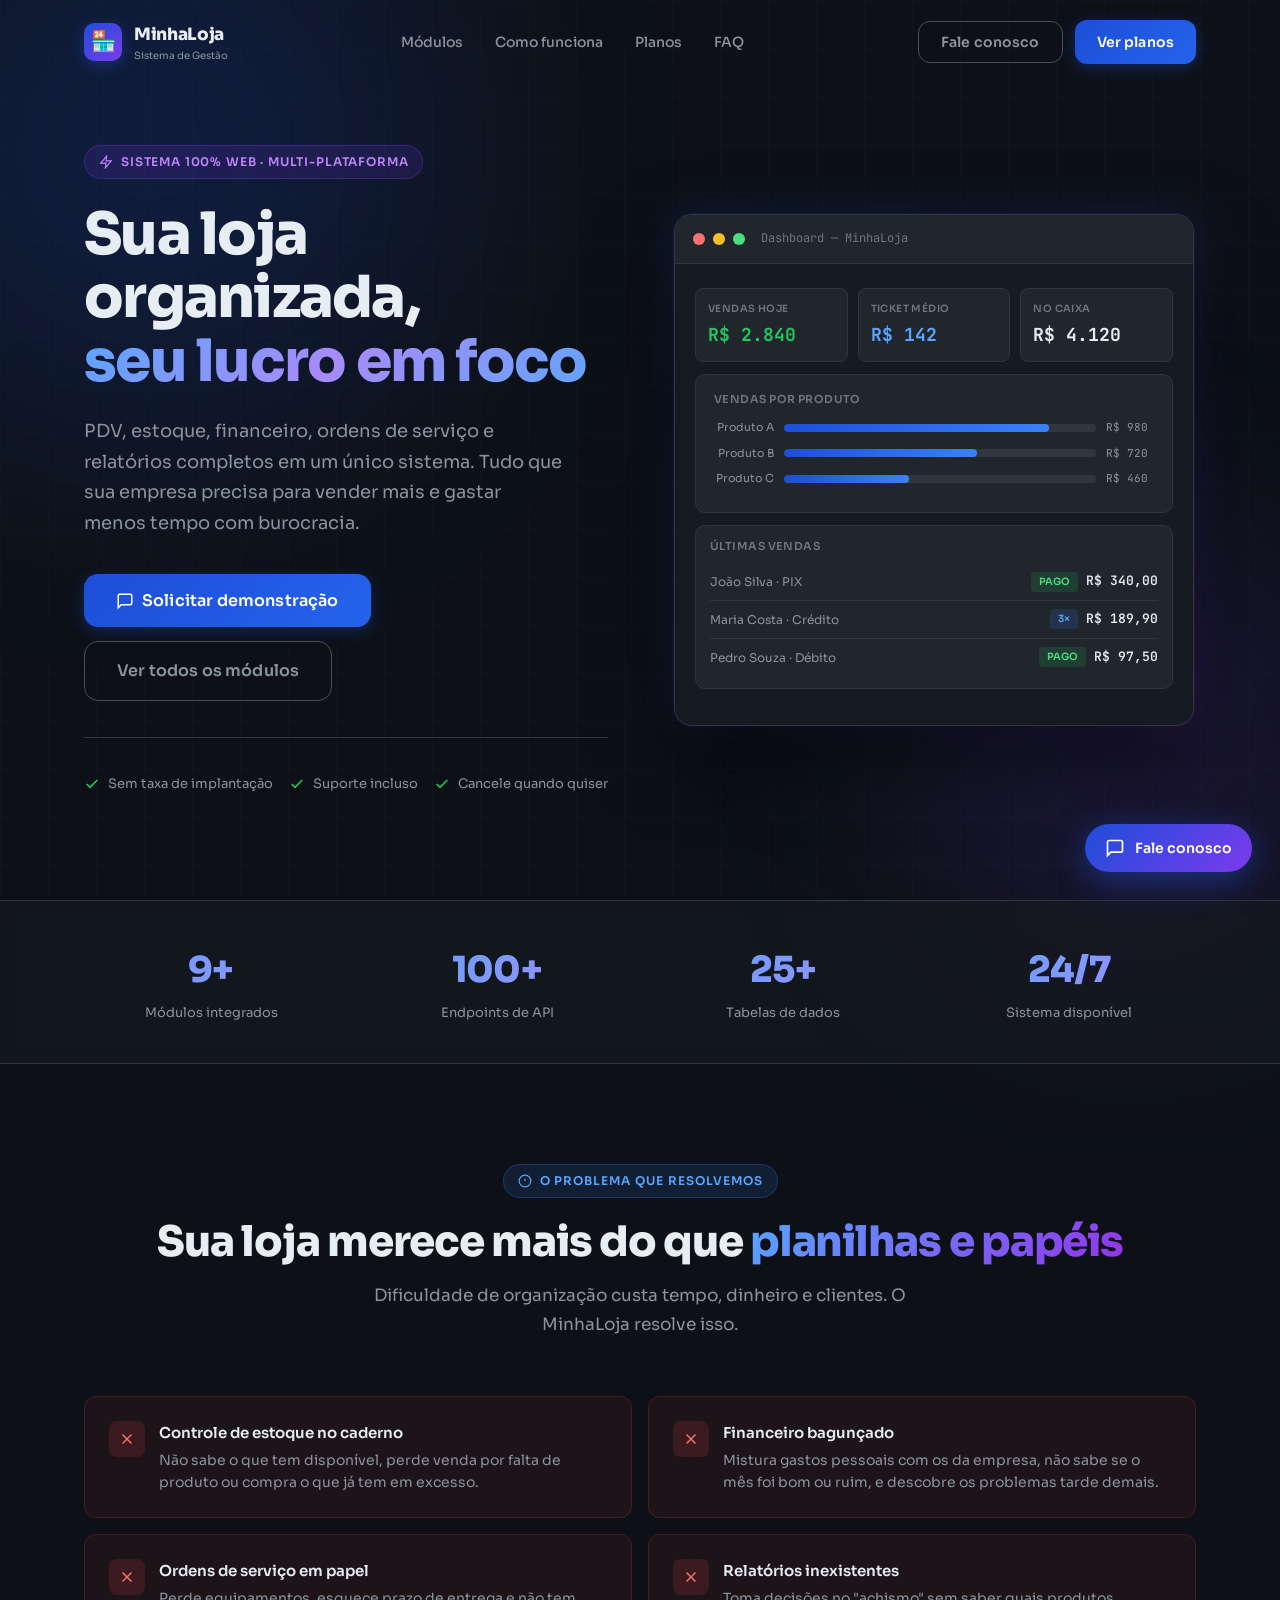
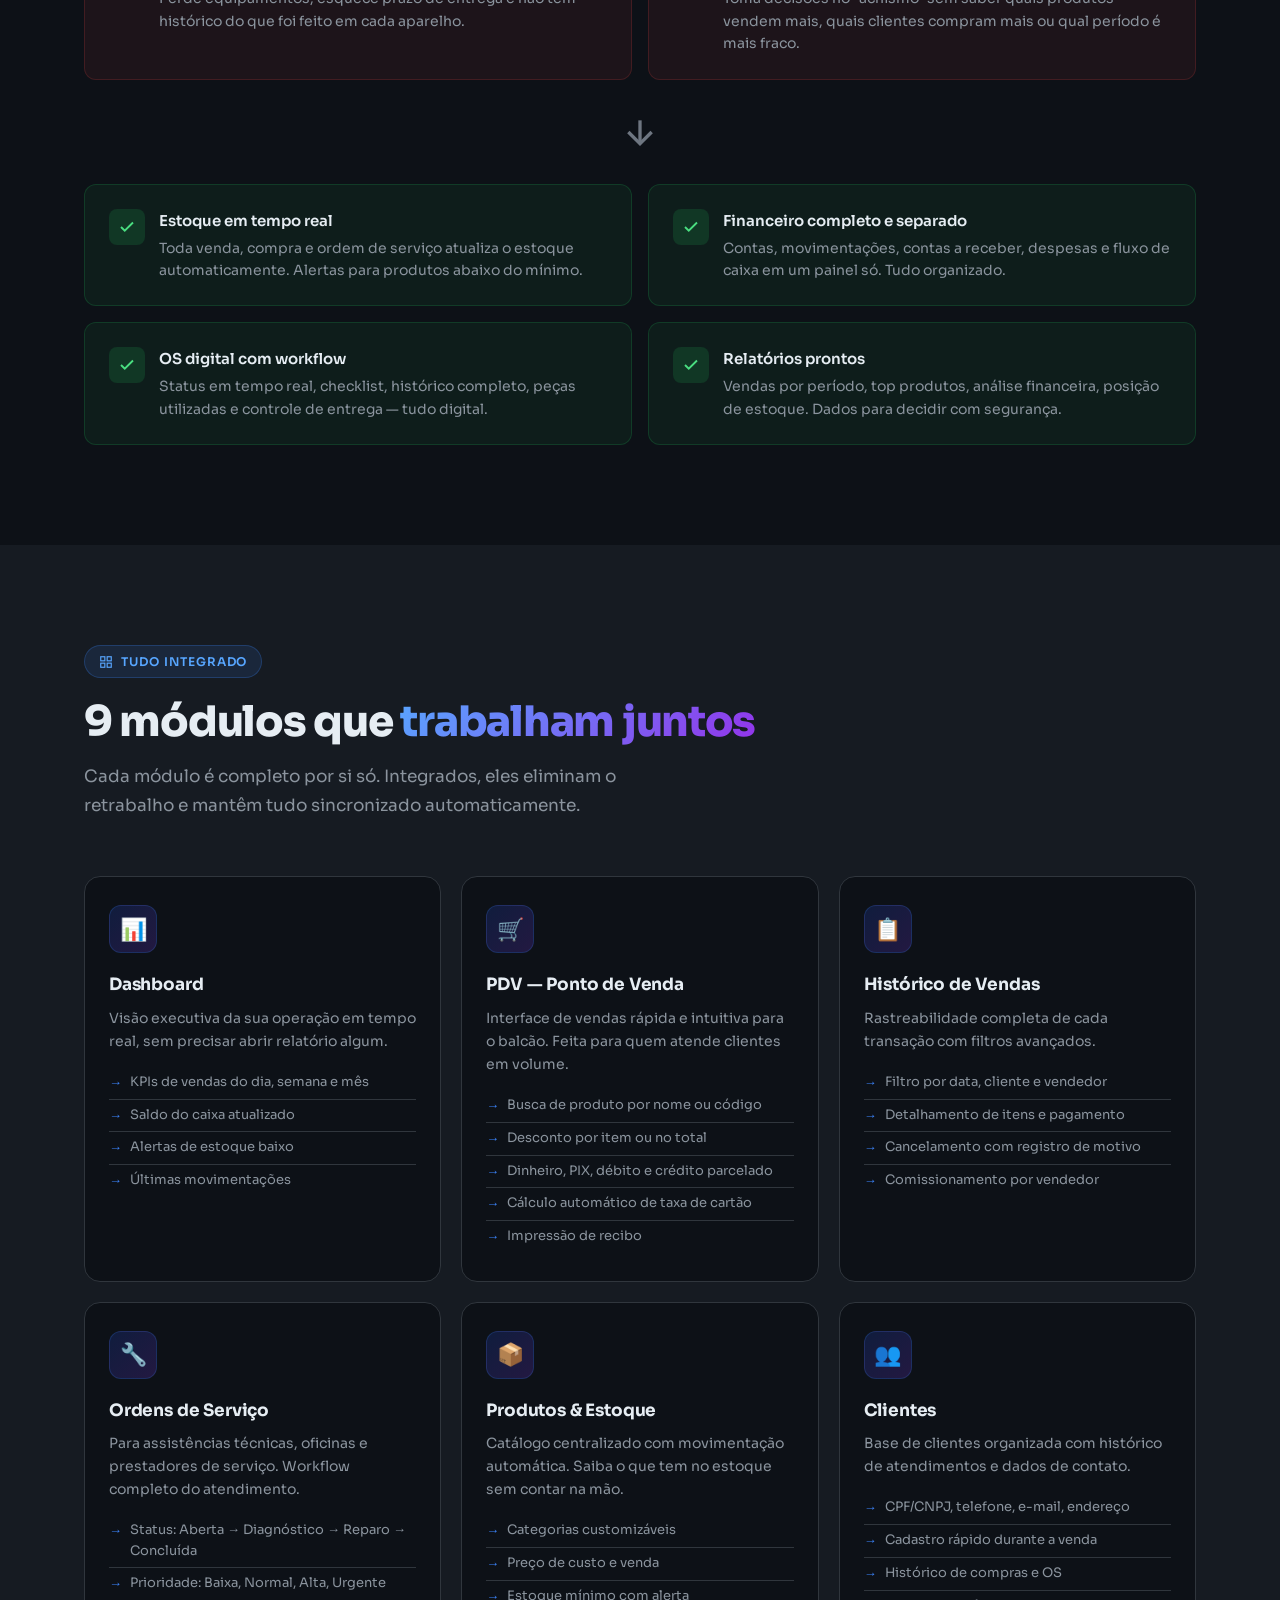
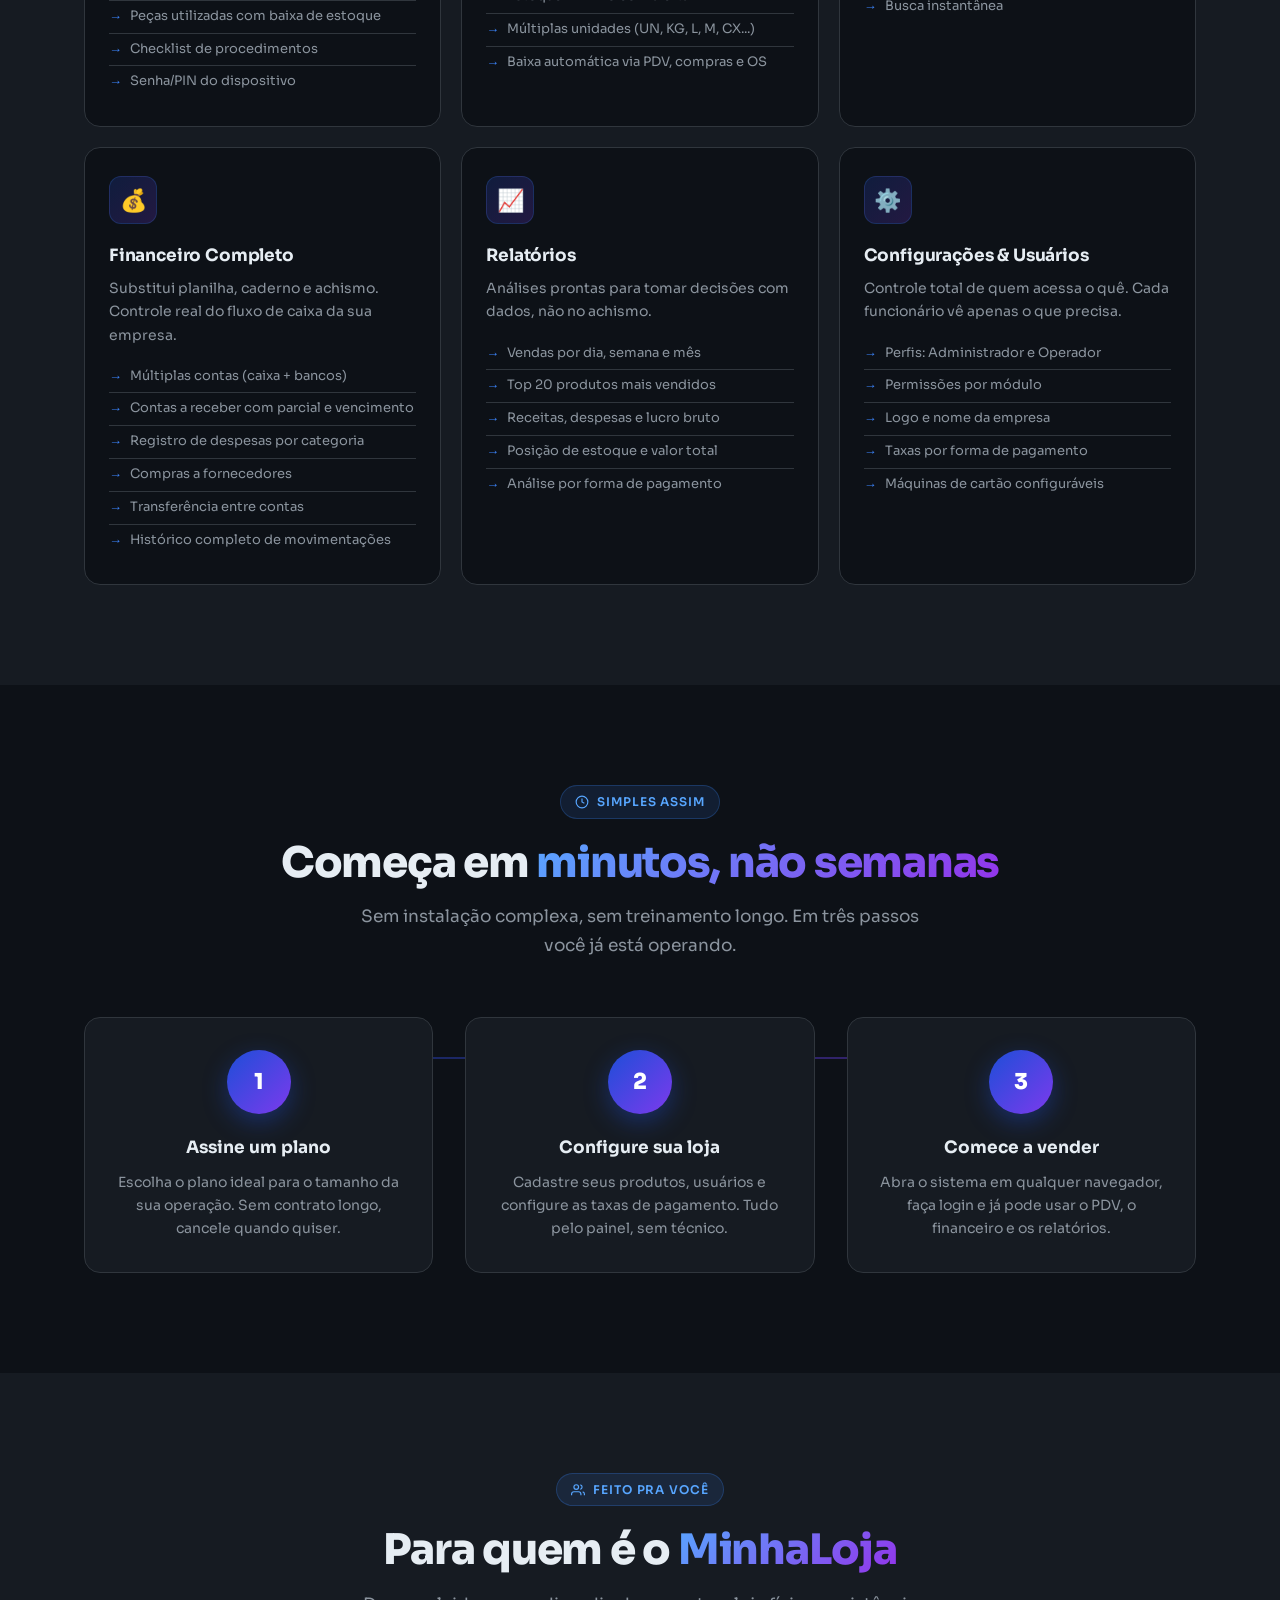
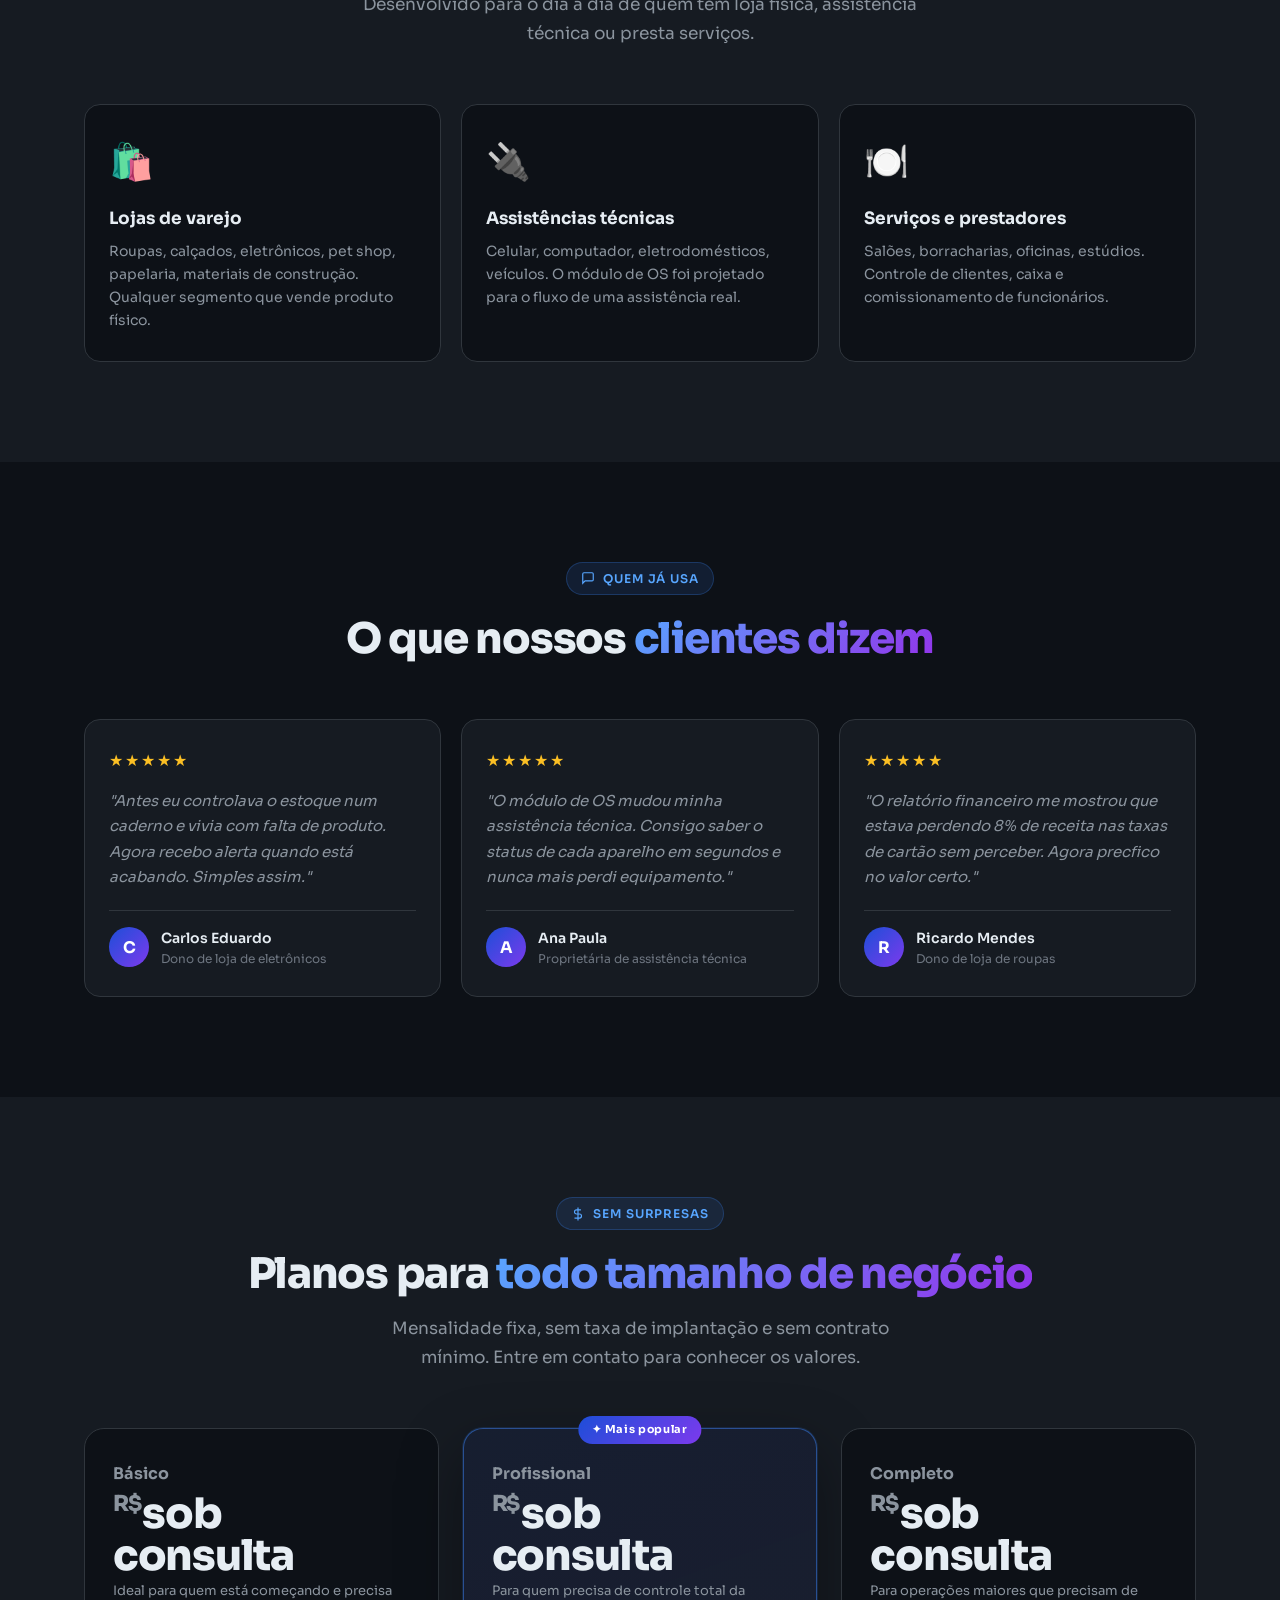
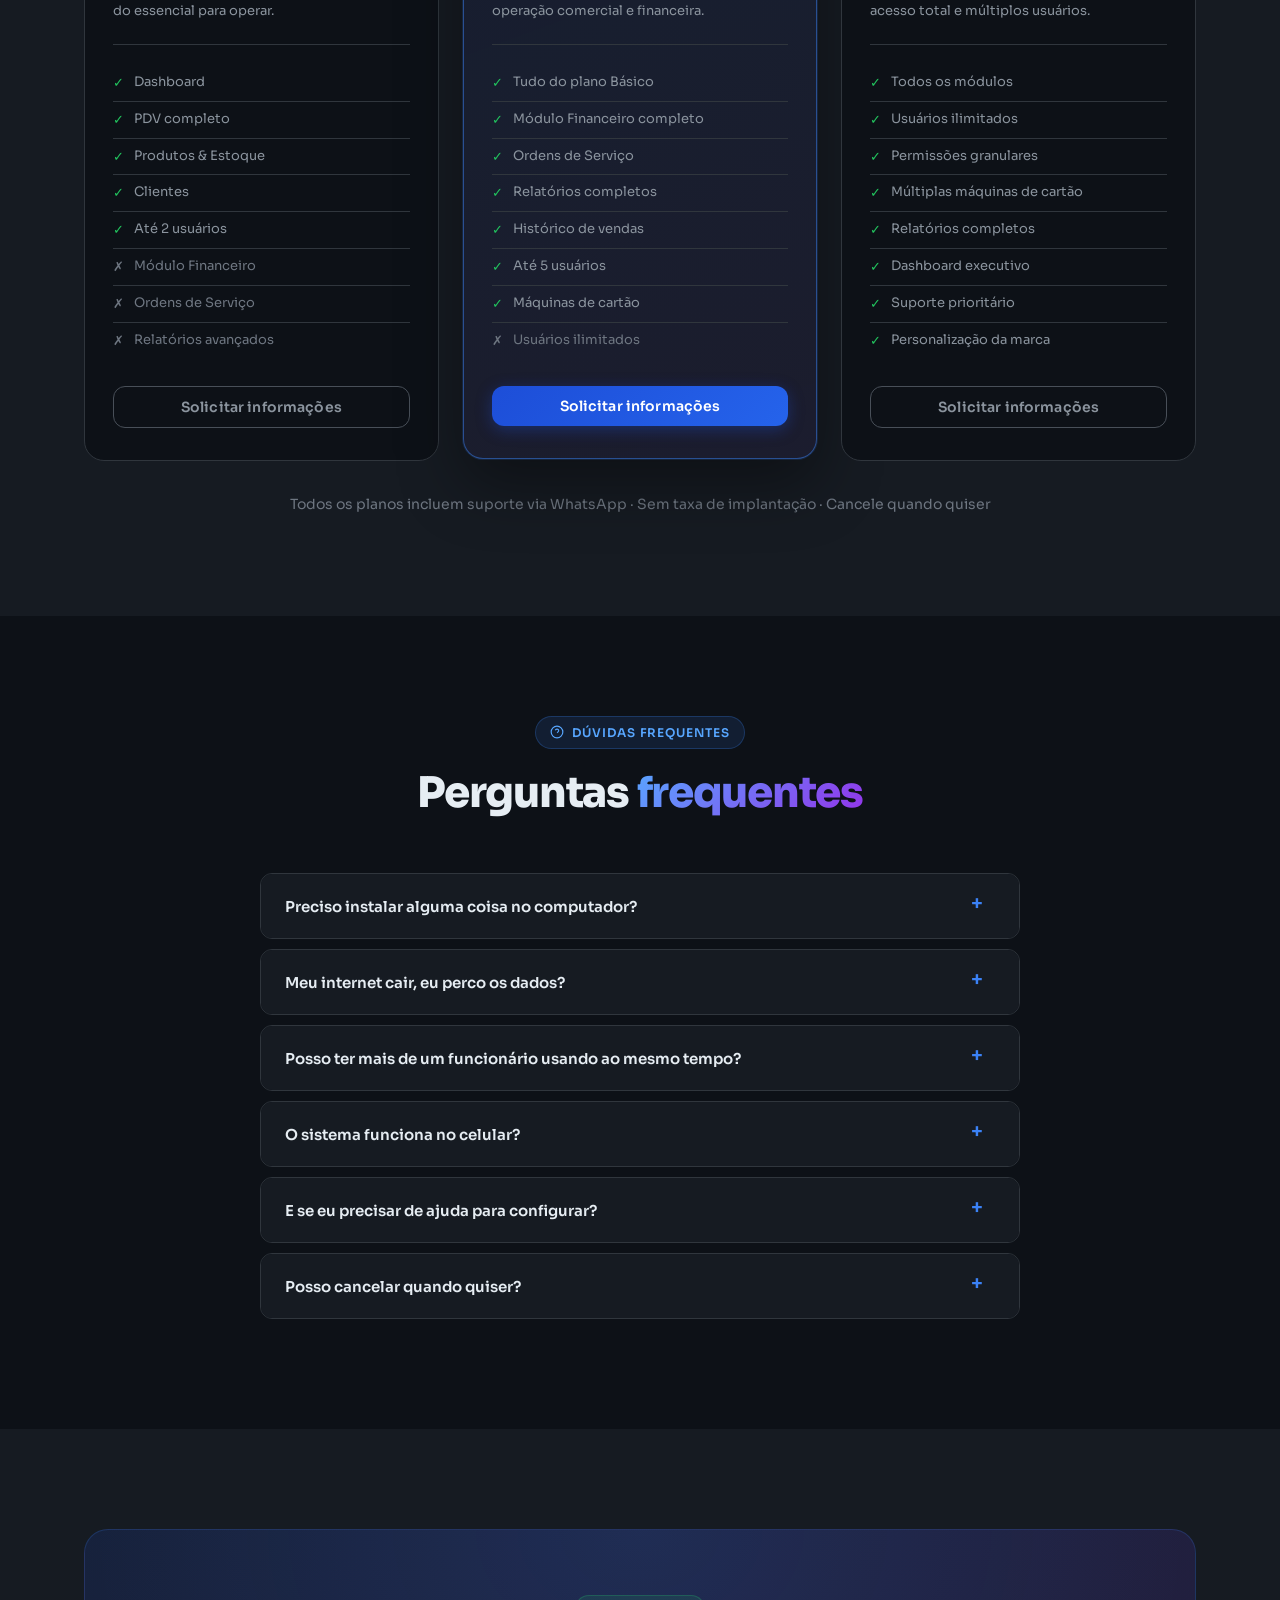
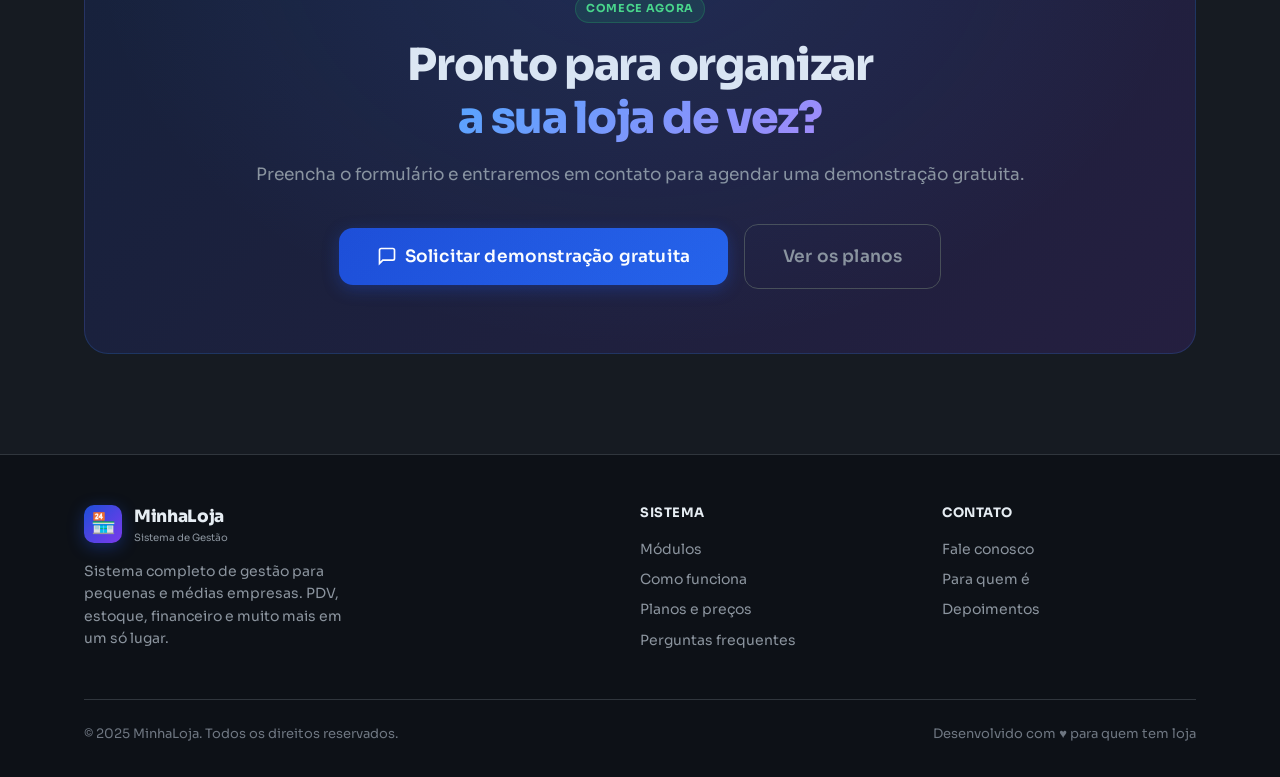
==== landing/index.html @ 22373a47 "alt" ====
<!DOCTYPE html>
<html lang="pt-BR">
<head>
<meta charset="UTF-8">
<meta name="viewport" content="width=device-width, initial-scale=1.0">
<title>MinhaLoja — Sistema de Gestão Comercial Completo</title>
<meta name="description" content="PDV, estoque, financeiro, ordens de serviço e relatórios em um único sistema. Feito para pequenas e médias empresas que querem crescer com organização.">
<meta property="og:title" content="MinhaLoja — Sistema de Gestão Comercial Completo">
<meta property="og:description" content="PDV, estoque, financeiro, ordens de serviço e relatórios em um único sistema.">
<meta property="og:type" content="website">
<link rel="icon" href="../static/img/favicon.ico" type="image/x-icon">

<!-- ═══════════════════════════════════════
     ATENÇÃO: substitua pelo domínio do
     seu Super Admin antes de publicar.
════════════════════════════════════════ -->
<script>const SA_API = "https://admin-lojaup.ddns.net";</script>

<style>
@import url('https://fonts.googleapis.com/css2?family=Sora:wght@300;400;500;600;700;800&family=JetBrains+Mono:wght@400;500&display=swap');

/* ══════════════════════════════════════
   RESET & TOKENS
══════════════════════════════════════ */
*{margin:0;padding:0;box-sizing:border-box}
:root{
  --bg:     #0d1117;
  --bg2:    #161b22;
  --bg3:    #21262d;
  --bg4:    #30363d;
  --border: #30363d;
  --border2:#484f58;
  --text:   #e6edf3;
  --text2:  #8b949e;
  --text3:  #6e7681;
  --blue:   #3b82f6;
  --blue2:  #58a6ff;
  --accent: #1d4ed8;
  --accent2:#2563eb;
  --purple: #7c3aed;
  --purple2:#9333ea;
  --green:  #22c55e;
  --teal:   #0f766e;
  --radius: 12px;
}
html{scroll-behavior:smooth}
body{
  background:var(--bg);
  color:var(--text);
  font-family:'Sora',sans-serif;
  font-size:16px;
  line-height:1.6;
  overflow-x:hidden;
}

/* ══════════════════════════════════════
   BACKGROUND GRID
══════════════════════════════════════ */
body::before{
  content:'';position:fixed;inset:0;z-index:0;
  background-image:
    linear-gradient(rgba(59,130,246,.035) 1px,transparent 1px),
    linear-gradient(90deg,rgba(59,130,246,.035) 1px,transparent 1px);
  background-size:48px 48px;
  pointer-events:none;
}

/* ══════════════════════════════════════
   ORBS / GLOWS
══════════════════════════════════════ */
.orb{position:fixed;border-radius:50%;filter:blur(100px);pointer-events:none;z-index:0}
.orb1{width:700px;height:700px;background:radial-gradient(circle,rgba(29,78,216,.25),transparent);top:-200px;left:-200px}
.orb2{width:500px;height:500px;background:radial-gradient(circle,rgba(124,58,237,.2),transparent);bottom:-100px;right:-100px}
.orb3{width:400px;height:400px;background:radial-gradient(circle,rgba(15,118,110,.15),transparent);top:40%;left:60%}

/* ══════════════════════════════════════
   UTILS
══════════════════════════════════════ */
.container{max-width:1160px;margin:0 auto;padding:0 24px;position:relative;z-index:1}
.section{padding:100px 0}
.section-tag{
  display:inline-flex;align-items:center;gap:8px;
  background:rgba(59,130,246,.12);border:1px solid rgba(59,130,246,.25);
  color:var(--blue2);font-size:12px;font-weight:600;letter-spacing:.08em;
  text-transform:uppercase;padding:6px 14px;border-radius:999px;
  margin-bottom:20px;
}
.section-tag svg{width:14px;height:14px}
h2.section-title{
  font-size:clamp(28px,4vw,42px);font-weight:800;letter-spacing:-.03em;
  line-height:1.15;margin-bottom:16px;
}
h2.section-title span{
  background:linear-gradient(135deg,var(--blue2),var(--purple2));
  -webkit-background-clip:text;-webkit-text-fill-color:transparent;background-clip:text;
}
.section-sub{font-size:17px;color:var(--text2);max-width:560px;line-height:1.7}
.section-center{text-align:center}
.section-center .section-sub{margin:0 auto}
.badge{
  display:inline-block;background:rgba(34,197,94,.12);
  border:1px solid rgba(34,197,94,.25);color:#4ade80;
  font-size:11px;font-weight:700;letter-spacing:.06em;
  text-transform:uppercase;padding:4px 10px;border-radius:999px;
}

/* ══════════════════════════════════════
   NAVBAR
══════════════════════════════════════ */
#navbar{
  position:fixed;top:0;left:0;right:0;z-index:100;
  transition:all .3s;
}
#navbar.scrolled{
  background:rgba(13,17,23,.9);
  border-bottom:1px solid var(--border);
  backdrop-filter:blur(16px);
}
.nav-inner{
  display:flex;align-items:center;justify-content:space-between;
  padding:20px 0;transition:padding .3s;
}
#navbar.scrolled .nav-inner{padding:14px 0}
.nav-logo{display:flex;align-items:center;gap:12px;text-decoration:none}
.nav-logo-icon{
  width:38px;height:38px;flex-shrink:0;
  background:linear-gradient(135deg,var(--accent),var(--purple));
  border-radius:10px;display:flex;align-items:center;justify-content:center;
  font-size:20px;box-shadow:0 4px 16px rgba(29,78,216,.4);
}
.nav-logo-text{font-weight:800;font-size:17px;color:var(--text);letter-spacing:-.02em}
.nav-logo-sub{font-size:10px;color:var(--text2);font-weight:400;display:block}
.nav-links{display:flex;align-items:center;gap:32px}
.nav-links a{
  color:var(--text2);text-decoration:none;font-size:14px;font-weight:500;
  transition:color .2s;
}
.nav-links a:hover{color:var(--text)}
.nav-cta{display:flex;align-items:center;gap:12px}
.btn{
  display:inline-flex;align-items:center;justify-content:center;gap:8px;
  padding:11px 22px;border-radius:var(--radius);font-family:'Sora',sans-serif;
  font-size:14px;font-weight:600;cursor:pointer;border:none;
  text-decoration:none;transition:all .2s;letter-spacing:.01em;
}
.btn-ghost{
  background:transparent;color:var(--text2);
  border:1px solid var(--border2);
}
.btn-ghost:hover{background:var(--bg3);color:var(--text);border-color:var(--border2)}
.btn-primary{
  background:linear-gradient(135deg,var(--accent),var(--accent2));
  color:#fff;box-shadow:0 4px 16px rgba(29,78,216,.35);
}
.btn-primary:hover{transform:translateY(-1px);box-shadow:0 8px 24px rgba(29,78,216,.45)}
.btn-primary:active{transform:none}
.btn-wa{
  background:linear-gradient(135deg,#16a34a,#15803d);
  color:#fff;box-shadow:0 4px 16px rgba(22,163,74,.35);
}
.btn-wa:hover{transform:translateY(-1px);box-shadow:0 8px 24px rgba(22,163,74,.45)}
.btn-lg{padding:16px 32px;font-size:16px;border-radius:14px}
.btn-xl{padding:18px 38px;font-size:17px;border-radius:14px}

@media(max-width:768px){
  .nav-links{display:none}
  .btn-ghost{display:none}
}

/* ══════════════════════════════════════
   HERO
══════════════════════════════════════ */
#hero{
  min-height:100vh;display:flex;align-items:center;
  padding:140px 0 100px;position:relative;overflow:hidden;
}
.hero-inner{
  display:grid;grid-template-columns:1fr 1fr;
  align-items:center;gap:64px;
}
.hero-label{
  display:inline-flex;align-items:center;gap:8px;
  background:rgba(124,58,237,.15);border:1px solid rgba(124,58,237,.3);
  color:#c084fc;font-size:12px;font-weight:600;
  letter-spacing:.07em;text-transform:uppercase;
  padding:6px 14px;border-radius:999px;margin-bottom:24px;
}
.hero-title{
  font-size:clamp(36px,5vw,58px);font-weight:800;
  letter-spacing:-.03em;line-height:1.1;margin-bottom:22px;
}
.hero-title .grad{
  background:linear-gradient(135deg,var(--blue2) 0%,#a78bfa 50%,#60a5fa 100%);
  -webkit-background-clip:text;-webkit-text-fill-color:transparent;background-clip:text;
}
.hero-sub{
  font-size:18px;color:var(--text2);line-height:1.7;
  margin-bottom:36px;max-width:480px;
}
.hero-actions{display:flex;align-items:center;gap:14px;flex-wrap:wrap}
.hero-trust{
  display:flex;align-items:center;gap:16px;margin-top:36px;
  padding-top:36px;border-top:1px solid var(--border);
}
.hero-trust-item{display:flex;align-items:center;gap:8px;color:var(--text2);font-size:13px}
.hero-trust-item svg{color:var(--green);flex-shrink:0}
.hero-visual{
  position:relative;display:flex;align-items:center;justify-content:center;
}
.hero-screen{
  background:var(--bg2);border:1px solid var(--border);
  border-radius:18px;overflow:hidden;width:100%;max-width:520px;
  box-shadow:0 32px 80px rgba(0,0,0,.6),0 0 0 1px rgba(59,130,246,.1);
  position:relative;
}
.hero-screen-bar{
  background:var(--bg3);border-bottom:1px solid var(--border);
  padding:14px 18px;display:flex;align-items:center;gap:8px;
}
.screen-dot{width:12px;height:12px;border-radius:50%}
.hero-screen-body{padding:24px 20px}
.mock-card{
  background:var(--bg3);border:1px solid var(--border);
  border-radius:10px;padding:16px 18px;margin-bottom:12px;
}
.mock-kpi-row{display:grid;grid-template-columns:repeat(3,1fr);gap:10px;margin-bottom:12px}
.mock-kpi{
  background:var(--bg3);border:1px solid var(--border);
  border-radius:8px;padding:12px;
}
.mock-kpi-label{font-size:10px;color:var(--text3);margin-bottom:4px;font-weight:600;letter-spacing:.04em;text-transform:uppercase}
.mock-kpi-val{font-size:18px;font-weight:700;color:var(--text);font-family:'JetBrains Mono',monospace}
.mock-kpi-val.green{color:var(--green)}
.mock-kpi-val.blue{color:var(--blue2)}
.mock-bar-row{display:flex;align-items:center;gap:10px;margin-bottom:8px}
.mock-bar-label{font-size:11px;color:var(--text2);width:60px;flex-shrink:0;text-align:right}
.mock-bar-bg{flex:1;height:8px;background:var(--bg4);border-radius:4px;overflow:hidden}
.mock-bar-fill{height:100%;border-radius:4px;background:linear-gradient(90deg,var(--accent),var(--blue))}
.mock-bar-val{font-size:11px;color:var(--text2);width:48px;font-family:'JetBrains Mono',monospace}
.mock-row{display:flex;align-items:center;justify-content:space-between;padding:8px 0;border-bottom:1px solid var(--border)}
.mock-row:last-child{border-bottom:none}
.mock-row-left{font-size:12px;color:var(--text2)}
.mock-row-right{font-size:13px;font-weight:600;color:var(--text);font-family:'JetBrains Mono',monospace}
.mock-tag{
  display:inline-block;font-size:10px;font-weight:600;
  padding:2px 8px;border-radius:4px;
}
.mock-tag.green{background:rgba(34,197,94,.15);color:#4ade80}
.mock-tag.blue{background:rgba(59,130,246,.15);color:var(--blue2)}
.mock-tag.orange{background:rgba(234,179,8,.15);color:#fbbf24}
.hero-glow{
  position:absolute;inset:-2px;border-radius:20px;
  background:linear-gradient(135deg,rgba(29,78,216,.2),rgba(124,58,237,.2));
  filter:blur(20px);z-index:-1;
}
@media(max-width:900px){
  .hero-inner{grid-template-columns:1fr;gap:48px}
  .hero-visual{display:none}
}

/* ══════════════════════════════════════
   STATS BAR
══════════════════════════════════════ */
#stats{
  padding:40px 0;border-top:1px solid var(--border);
  border-bottom:1px solid var(--border);
  background:rgba(22,27,34,.6);backdrop-filter:blur(8px);
  position:relative;z-index:1;
}
.stats-grid{
  display:grid;grid-template-columns:repeat(4,1fr);
  gap:32px;text-align:center;
}
.stat-num{
  font-size:36px;font-weight:800;letter-spacing:-.02em;
  background:linear-gradient(135deg,var(--blue2),#a78bfa);
  -webkit-background-clip:text;-webkit-text-fill-color:transparent;background-clip:text;
}
.stat-label{font-size:13px;color:var(--text2);margin-top:4px}
@media(max-width:640px){
  .stats-grid{grid-template-columns:repeat(2,1fr)}
}

/* ══════════════════════════════════════
   PROBLEM / SOLUTION
══════════════════════════════════════ */
#problema{background:var(--bg)}
.problem-grid{
  display:grid;grid-template-columns:1fr 1fr;
  gap:16px;margin-top:56px;
}
.problem-card{
  background:rgba(239,68,68,.07);border:1px solid rgba(239,68,68,.18);
  border-radius:var(--radius);padding:24px;
  display:flex;align-items:flex-start;gap:14px;
}
.problem-icon{
  width:36px;height:36px;flex-shrink:0;
  background:rgba(239,68,68,.15);border-radius:8px;
  display:flex;align-items:center;justify-content:center;
  color:#f87171;
}
.problem-text{font-size:14px;color:var(--text2);line-height:1.6}
.problem-text strong{display:block;color:var(--text);font-weight:600;margin-bottom:4px;font-size:15px}
.arrow-down{
  display:flex;justify-content:center;align-items:center;
  padding:32px 0;color:var(--text3);
}
.solution-grid{
  display:grid;grid-template-columns:1fr 1fr;
  gap:16px;
}
.solution-card{
  background:rgba(34,197,94,.07);border:1px solid rgba(34,197,94,.18);
  border-radius:var(--radius);padding:24px;
  display:flex;align-items:flex-start;gap:14px;
}
.solution-icon{
  width:36px;height:36px;flex-shrink:0;
  background:rgba(34,197,94,.15);border-radius:8px;
  display:flex;align-items:center;justify-content:center;
  color:#4ade80;
}
.solution-text{font-size:14px;color:var(--text2);line-height:1.6}
.solution-text strong{display:block;color:var(--text);font-weight:600;margin-bottom:4px;font-size:15px}
@media(max-width:700px){
  .problem-grid,.solution-grid{grid-template-columns:1fr}
}

/* ══════════════════════════════════════
   MÓDULOS / FEATURES
══════════════════════════════════════ */
#modulos{background:var(--bg2)}
.features-grid{
  display:grid;grid-template-columns:repeat(3,1fr);
  gap:20px;margin-top:56px;
}
.feature-card{
  background:var(--bg);border:1px solid var(--border);
  border-radius:16px;padding:28px 24px;
  transition:all .25s;position:relative;overflow:hidden;
}
.feature-card::before{
  content:'';position:absolute;top:0;left:0;right:0;
  height:2px;background:linear-gradient(90deg,var(--accent),var(--purple));
  opacity:0;transition:opacity .25s;
}
.feature-card:hover{
  border-color:rgba(59,130,246,.35);
  background:var(--bg2);
  transform:translateY(-3px);
  box-shadow:0 16px 40px rgba(0,0,0,.4);
}
.feature-card:hover::before{opacity:1}
.feature-icon{
  width:48px;height:48px;border-radius:12px;
  background:linear-gradient(135deg,rgba(29,78,216,.2),rgba(124,58,237,.2));
  border:1px solid rgba(59,130,246,.2);
  display:flex;align-items:center;justify-content:center;
  font-size:22px;margin-bottom:18px;
}
.feature-title{font-size:17px;font-weight:700;margin-bottom:8px;letter-spacing:-.01em}
.feature-desc{font-size:14px;color:var(--text2);line-height:1.65}
.feature-list{margin-top:14px;padding:0;list-style:none}
.feature-list li{
  font-size:13px;color:var(--text2);padding:5px 0;
  display:flex;align-items:flex-start;gap:8px;
  border-bottom:1px solid var(--border);
}
.feature-list li:last-child{border-bottom:none}
.feature-list li::before{content:'→';color:var(--blue);flex-shrink:0;margin-top:1px}
@media(max-width:900px){.features-grid{grid-template-columns:repeat(2,1fr)}}
@media(max-width:560px){.features-grid{grid-template-columns:1fr}}

/* ══════════════════════════════════════
   COMO FUNCIONA
══════════════════════════════════════ */
#como-funciona{background:var(--bg)}
.steps-grid{
  display:grid;grid-template-columns:repeat(3,1fr);
  gap:32px;margin-top:56px;position:relative;
}
.steps-grid::before{
  content:'';position:absolute;top:40px;left:calc(16.6% + 20px);
  right:calc(16.6% + 20px);height:2px;
  background:linear-gradient(90deg,var(--accent),var(--purple));
  opacity:.4;
}
.step-card{
  background:var(--bg2);border:1px solid var(--border);
  border-radius:16px;padding:32px 28px;text-align:center;
  position:relative;
}
.step-num{
  width:64px;height:64px;border-radius:50%;margin:0 auto 20px;
  background:linear-gradient(135deg,var(--accent),var(--purple));
  display:flex;align-items:center;justify-content:center;
  font-size:22px;font-weight:800;color:#fff;
  box-shadow:0 8px 24px rgba(29,78,216,.4);
}
.step-title{font-size:17px;font-weight:700;margin-bottom:10px}
.step-desc{font-size:14px;color:var(--text2);line-height:1.65}
@media(max-width:700px){
  .steps-grid{grid-template-columns:1fr}
  .steps-grid::before{display:none}
}

/* ══════════════════════════════════════
   PARA QUEM É
══════════════════════════════════════ */
#para-quem{background:var(--bg2)}
.audience-grid{
  display:grid;grid-template-columns:repeat(3,1fr);
  gap:20px;margin-top:56px;
}
.audience-card{
  background:var(--bg);border:1px solid var(--border);
  border-radius:16px;padding:28px 24px;
  transition:border-color .2s;
}
.audience-card:hover{border-color:rgba(59,130,246,.35)}
.audience-emoji{font-size:36px;margin-bottom:14px}
.audience-title{font-size:17px;font-weight:700;margin-bottom:8px}
.audience-desc{font-size:14px;color:var(--text2);line-height:1.65}
@media(max-width:700px){.audience-grid{grid-template-columns:1fr}}

/* ══════════════════════════════════════
   DEPOIMENTOS
══════════════════════════════════════ */
#depoimentos{background:var(--bg)}
.testimonials-grid{
  display:grid;grid-template-columns:repeat(3,1fr);
  gap:20px;margin-top:56px;
}
.testimonial-card{
  background:var(--bg2);border:1px solid var(--border);
  border-radius:16px;padding:28px 24px;
  position:relative;
}
.testimonial-stars{color:#fbbf24;font-size:16px;margin-bottom:14px;letter-spacing:2px}
.testimonial-text{
  font-size:15px;color:var(--text2);line-height:1.7;
  margin-bottom:20px;font-style:italic;
}
.testimonial-author{
  display:flex;align-items:center;gap:12px;
  padding-top:16px;border-top:1px solid var(--border);
}
.testimonial-avatar{
  width:40px;height:40px;border-radius:50%;
  background:linear-gradient(135deg,var(--accent),var(--purple));
  display:flex;align-items:center;justify-content:center;
  font-size:16px;font-weight:700;color:#fff;flex-shrink:0;
}
.testimonial-name{font-size:14px;font-weight:600}
.testimonial-role{font-size:12px;color:var(--text3)}
@media(max-width:900px){.testimonials-grid{grid-template-columns:1fr}}

/* ══════════════════════════════════════
   PLANOS
══════════════════════════════════════ */
#planos{background:var(--bg2)}
.plans-grid{
  display:grid;grid-template-columns:repeat(3,1fr);
  gap:24px;margin-top:56px;align-items:start;
}
.plan-card{
  background:var(--bg);border:1px solid var(--border);
  border-radius:20px;padding:32px 28px;
  position:relative;transition:all .25s;
}
.plan-card:hover{border-color:rgba(59,130,246,.35);transform:translateY(-3px)}
.plan-card.featured{
  border-color:rgba(59,130,246,.5);
  background:linear-gradient(160deg,rgba(29,78,216,.08),rgba(124,58,237,.06));
  box-shadow:0 0 0 1px rgba(59,130,246,.15),0 24px 64px rgba(0,0,0,.4);
}
.plan-badge{
  position:absolute;top:-13px;left:50%;transform:translateX(-50%);
  background:linear-gradient(135deg,var(--accent),var(--purple));
  color:#fff;font-size:11px;font-weight:700;
  padding:5px 14px;border-radius:999px;letter-spacing:.06em;
  white-space:nowrap;
}
.plan-name{font-size:16px;font-weight:700;margin-bottom:6px;color:var(--text2)}
.plan-price{
  font-size:42px;font-weight:800;letter-spacing:-.03em;
  color:var(--text);line-height:1;margin-bottom:4px;
}
.plan-price sup{font-size:22px;vertical-align:top;margin-top:8px;margin-right:2px;color:var(--text2)}
.plan-price span{font-size:16px;color:var(--text2);font-weight:400}
.plan-desc{font-size:13px;color:var(--text2);margin-bottom:24px;line-height:1.5}
.plan-divider{height:1px;background:var(--border);margin:20px 0}
.plan-features{list-style:none;margin-bottom:28px}
.plan-features li{
  font-size:13px;color:var(--text2);padding:7px 0;
  display:flex;align-items:flex-start;gap:10px;
  border-bottom:1px solid var(--border);
}
.plan-features li:last-child{border-bottom:none}
.plan-features li .check{color:var(--green);flex-shrink:0;margin-top:1px}
.plan-features li .x{color:var(--text3);flex-shrink:0;margin-top:1px}
.plan-features li.disabled{color:var(--text3)}
.plan-cta{width:100%;text-align:center;justify-content:center}
@media(max-width:900px){.plans-grid{grid-template-columns:1fr;max-width:440px;margin:56px auto 0}}

/* ══════════════════════════════════════
   FAQ
══════════════════════════════════════ */
#faq{background:var(--bg)}
.faq-list{margin-top:56px;max-width:760px;margin-left:auto;margin-right:auto}
.faq-item{
  border:1px solid var(--border);border-radius:var(--radius);
  margin-bottom:10px;overflow:hidden;
}
.faq-q{
  width:100%;background:var(--bg2);border:none;
  color:var(--text);font-family:'Sora',sans-serif;font-size:15px;font-weight:600;
  padding:20px 24px;text-align:left;cursor:pointer;
  display:flex;align-items:center;justify-content:space-between;gap:16px;
  transition:background .2s;
}
.faq-q:hover{background:var(--bg3)}
.faq-icon{
  width:24px;height:24px;flex-shrink:0;color:var(--blue);
  transition:transform .3s;font-size:20px;line-height:1;
}
.faq-item.open .faq-icon{transform:rotate(45deg)}
.faq-a{
  max-height:0;overflow:hidden;transition:max-height .35s ease;
  background:var(--bg2);
}
.faq-item.open .faq-a{max-height:300px}
.faq-a-inner{padding:0 24px 20px;font-size:14px;color:var(--text2);line-height:1.7}

/* ══════════════════════════════════════
   CTA FINAL
══════════════════════════════════════ */
#cta-final{
  background:var(--bg2);
  padding:100px 0;
}
.cta-box{
  background:linear-gradient(135deg,rgba(29,78,216,.15),rgba(124,58,237,.15));
  border:1px solid rgba(59,130,246,.2);
  border-radius:24px;padding:64px 48px;text-align:center;
  position:relative;overflow:hidden;
}
.cta-box::before{
  content:'';position:absolute;inset:0;
  background:radial-gradient(ellipse at 50% 0%,rgba(59,130,246,.12),transparent 70%);
  pointer-events:none;
}
.cta-title{
  font-size:clamp(28px,4vw,44px);font-weight:800;
  letter-spacing:-.03em;margin-bottom:16px;line-height:1.2;
}
.cta-title span{
  background:linear-gradient(135deg,var(--blue2),#a78bfa);
  -webkit-background-clip:text;-webkit-text-fill-color:transparent;background-clip:text;
}
.cta-sub{font-size:17px;color:var(--text2);margin-bottom:36px}
.cta-actions{display:flex;align-items:center;justify-content:center;gap:16px;flex-wrap:wrap}

/* ══════════════════════════════════════
   FOOTER
══════════════════════════════════════ */
footer{
  background:var(--bg);border-top:1px solid var(--border);
  padding:48px 0 32px;position:relative;z-index:1;
}
.footer-inner{
  display:grid;grid-template-columns:2fr 1fr 1fr;
  gap:48px;margin-bottom:40px;
}
.footer-brand .nav-logo{margin-bottom:14px;display:inline-flex}
.footer-brand p{font-size:14px;color:var(--text2);line-height:1.6;max-width:280px}
.footer-col h4{font-size:13px;font-weight:700;color:var(--text);letter-spacing:.04em;text-transform:uppercase;margin-bottom:14px}
.footer-col a{
  display:block;font-size:14px;color:var(--text2);
  text-decoration:none;margin-bottom:8px;transition:color .2s;
}
.footer-col a:hover{color:var(--text)}
.footer-bottom{
  padding-top:24px;border-top:1px solid var(--border);
  display:flex;align-items:center;justify-content:space-between;
  font-size:13px;color:var(--text3);flex-wrap:wrap;gap:8px;
}
@media(max-width:700px){
  .footer-inner{grid-template-columns:1fr;gap:32px}
  .footer-bottom{flex-direction:column;text-align:center}
}

/* ══════════════════════════════════════
   FLOATING CONTACT BUTTON
══════════════════════════════════════ */
#contact-float{
  position:fixed;bottom:28px;right:28px;z-index:1000;
  display:flex;align-items:center;gap:10px;
  background:linear-gradient(135deg,var(--accent),var(--purple));
  color:#fff;border:none;cursor:pointer;
  padding:14px 20px;border-radius:999px;
  box-shadow:0 8px 32px rgba(29,78,216,.5);
  font-family:'Sora',sans-serif;font-size:14px;font-weight:600;
  transition:all .25s;
  animation:floatPulse 3s ease-in-out infinite;
}
#contact-float:hover{
  transform:translateY(-2px) scale(1.04);
  box-shadow:0 14px 40px rgba(29,78,216,.65);
  animation:none;
}
@keyframes floatPulse{
  0%,100%{box-shadow:0 8px 32px rgba(29,78,216,.5)}
  50%{box-shadow:0 8px 48px rgba(124,58,237,.65)}
}
#contact-float svg{width:20px;height:20px;flex-shrink:0}
@media(max-width:500px){
  #contact-float span{display:none}
  #contact-float{padding:16px}
}

/* ══════════════════════════════════════
   MODAL DE CONTATO
══════════════════════════════════════ */
#modal-overlay{
  position:fixed;inset:0;z-index:2000;
  background:rgba(0,0,0,.7);backdrop-filter:blur(6px);
  display:flex;align-items:center;justify-content:center;padding:20px;
  opacity:0;pointer-events:none;transition:opacity .25s;
}
#modal-overlay.open{opacity:1;pointer-events:all}
#modal-box{
  background:var(--bg2);border:1px solid var(--border);
  border-radius:20px;width:100%;max-width:520px;
  box-shadow:0 32px 80px rgba(0,0,0,.6),0 0 0 1px rgba(59,130,246,.1);
  transform:translateY(20px) scale(.97);transition:transform .3s;
}
#modal-overlay.open #modal-box{transform:none}
.modal-header{
  display:flex;align-items:center;justify-content:space-between;
  padding:22px 28px 0;
}
.modal-title{font-size:18px;font-weight:700;letter-spacing:-.01em}
.modal-close{
  background:rgba(255,255,255,.06);border:1px solid var(--border);
  color:var(--text2);width:32px;height:32px;border-radius:8px;
  display:flex;align-items:center;justify-content:center;
  cursor:pointer;transition:all .2s;font-size:18px;line-height:1;
}
.modal-close:hover{background:rgba(255,255,255,.12);color:var(--text)}
.modal-body{padding:20px 28px 28px}
.field{margin-bottom:14px}
.field label{
  display:block;font-size:11px;font-weight:600;letter-spacing:.06em;
  text-transform:uppercase;color:var(--text2);margin-bottom:6px;
}
.field input,.field select,.field textarea{
  width:100%;background:rgba(255,255,255,.04);
  border:1px solid var(--border);color:var(--text);
  padding:10px 14px;border-radius:10px;
  font-family:'Sora',sans-serif;font-size:14px;outline:none;
  transition:all .2s;
}
.field input:focus,.field select:focus,.field textarea:focus{
  border-color:var(--blue);background:rgba(59,130,246,.06);
  box-shadow:0 0 0 3px rgba(59,130,246,.15);
}
.field input::placeholder,.field textarea::placeholder{color:var(--text3)}
.field select option{background:var(--bg2);color:var(--text)}
.field textarea{resize:vertical;min-height:90px}
.fields-row{display:grid;grid-template-columns:1fr 1fr;gap:14px}
@media(max-width:480px){.fields-row{grid-template-columns:1fr}}
.btn-submit{
  width:100%;padding:13px;border-radius:10px;border:none;
  background:linear-gradient(135deg,var(--accent),var(--accent2));
  color:#fff;font-family:'Sora',sans-serif;font-size:15px;font-weight:600;
  cursor:pointer;transition:all .2s;
  box-shadow:0 4px 16px rgba(29,78,216,.35);
  margin-top:4px;
}
.btn-submit:hover{transform:translateY(-1px);box-shadow:0 8px 24px rgba(29,78,216,.45)}
.btn-submit:disabled{opacity:.6;cursor:not-allowed;transform:none}
.form-feedback{
  display:none;border-radius:8px;padding:10px 14px;
  font-size:13px;text-align:center;margin-bottom:12px;
}
.form-feedback.success{
  background:rgba(34,197,94,.1);border:1px solid rgba(34,197,94,.3);color:#4ade80;display:block;
}
.form-feedback.error{
  background:rgba(239,68,68,.1);border:1px solid rgba(239,68,68,.3);color:#fca5a5;display:block;
}

/* ══════════════════════════════════════
   ANIMATIONS
══════════════════════════════════════ */
.fade-up{
  opacity:0;transform:translateY(32px);
  transition:opacity .6s ease,transform .6s ease;
}
.fade-up.visible{opacity:1;transform:none}
</style>
</head>
<body>

<!-- ORBS -->
<div class="orb orb1"></div>
<div class="orb orb2"></div>
<div class="orb orb3"></div>

<!-- ══════════════════════════════════════
     NAVBAR
══════════════════════════════════════ -->
<nav id="navbar">
  <div class="container">
    <div class="nav-inner">
      <a href="#" class="nav-logo">
        <div class="nav-logo-icon">🏪</div>
        <div>
          <div class="nav-logo-text">MinhaLoja</div>
          <span class="nav-logo-sub">Sistema de Gestão</span>
        </div>
      </a>
      <div class="nav-links">
        <a href="#modulos">Módulos</a>
        <a href="#como-funciona">Como funciona</a>
        <a href="#planos">Planos</a>
        <a href="#faq">FAQ</a>
      </div>
      <div class="nav-cta">
        <button class="btn btn-ghost" onclick="openForm()">Fale conosco</button>
        <a href="#planos" class="btn btn-primary">Ver planos</a>
      </div>
    </div>
  </div>
</nav>

<!-- ══════════════════════════════════════
     HERO
══════════════════════════════════════ -->
<section id="hero">
  <div class="container">
    <div class="hero-inner">
      <!-- Texto -->
      <div class="fade-up">
        <div class="hero-label">
          <svg viewBox="0 0 24 24" fill="none" stroke="currentColor" stroke-width="2" width="14"><path d="M13 2L3 14h9l-1 8 10-12h-9l1-8z"/></svg>
          Sistema 100% web · Multi-plataforma
        </div>
        <h1 class="hero-title">
          Sua loja organizada,<br>
          <span class="grad">seu lucro em foco</span>
        </h1>
        <p class="hero-sub">
          PDV, estoque, financeiro, ordens de serviço e relatórios completos em um único sistema. Tudo que sua empresa precisa para vender mais e gastar menos tempo com burocracia.
        </p>
        <div class="hero-actions">
          <button class="btn btn-primary btn-lg" onclick="openForm()">
            <svg viewBox="0 0 24 24" fill="none" stroke="currentColor" stroke-width="2" width="18" height="18"><path d="M21 15a2 2 0 0 1-2 2H7l-4 4V5a2 2 0 0 1 2-2h14a2 2 0 0 1 2 2z"/></svg>
            Solicitar demonstração
          </button>
          <a href="#modulos" class="btn btn-ghost btn-lg">Ver todos os módulos</a>
        </div>
        <div class="hero-trust">
          <div class="hero-trust-item">
            <svg viewBox="0 0 24 24" fill="none" stroke="currentColor" stroke-width="2.5" width="16"><polyline points="20 6 9 17 4 12"/></svg>
            Sem taxa de implantação
          </div>
          <div class="hero-trust-item">
            <svg viewBox="0 0 24 24" fill="none" stroke="currentColor" stroke-width="2.5" width="16" style="color:var(--green)"><polyline points="20 6 9 17 4 12"/></svg>
            Suporte incluso
          </div>
          <div class="hero-trust-item">
            <svg viewBox="0 0 24 24" fill="none" stroke="currentColor" stroke-width="2.5" width="16" style="color:var(--green)"><polyline points="20 6 9 17 4 12"/></svg>
            Cancele quando quiser
          </div>
        </div>
      </div>
      <!-- Mockup da tela -->
      <div class="hero-visual fade-up" style="transition-delay:.15s">
        <div class="hero-glow"></div>
        <div class="hero-screen">
          <div class="hero-screen-bar">
            <div class="screen-dot" style="background:#f87171"></div>
            <div class="screen-dot" style="background:#fbbf24"></div>
            <div class="screen-dot" style="background:#4ade80"></div>
            <span style="font-size:12px;color:var(--text3);margin-left:8px;font-family:'JetBrains Mono',monospace">Dashboard — MinhaLoja</span>
          </div>
          <div class="hero-screen-body">
            <div class="mock-kpi-row">
              <div class="mock-kpi">
                <div class="mock-kpi-label">Vendas Hoje</div>
                <div class="mock-kpi-val green">R$ 2.840</div>
              </div>
              <div class="mock-kpi">
                <div class="mock-kpi-label">Ticket Médio</div>
                <div class="mock-kpi-val blue">R$ 142</div>
              </div>
              <div class="mock-kpi">
                <div class="mock-kpi-label">No Caixa</div>
                <div class="mock-kpi-val">R$ 4.120</div>
              </div>
            </div>
            <div class="mock-card">
              <div style="font-size:11px;color:var(--text3);margin-bottom:10px;font-weight:600;letter-spacing:.04em;text-transform:uppercase">Vendas por produto</div>
              <div class="mock-bar-row">
                <div class="mock-bar-label">Produto A</div>
                <div class="mock-bar-bg"><div class="mock-bar-fill" style="width:85%"></div></div>
                <div class="mock-bar-val">R$ 980</div>
              </div>
              <div class="mock-bar-row">
                <div class="mock-bar-label">Produto B</div>
                <div class="mock-bar-bg"><div class="mock-bar-fill" style="width:62%"></div></div>
                <div class="mock-bar-val">R$ 720</div>
              </div>
              <div class="mock-bar-row">
                <div class="mock-bar-label">Produto C</div>
                <div class="mock-bar-bg"><div class="mock-bar-fill" style="width:40%"></div></div>
                <div class="mock-bar-val">R$ 460</div>
              </div>
            </div>
            <div class="mock-card" style="padding:12px 14px">
              <div style="font-size:11px;color:var(--text3);margin-bottom:8px;font-weight:600;letter-spacing:.04em;text-transform:uppercase">Últimas vendas</div>
              <div class="mock-row">
                <div class="mock-row-left">João Silva · PIX</div>
                <div style="display:flex;align-items:center;gap:8px">
                  <span class="mock-tag green">PAGO</span>
                  <span class="mock-row-right">R$ 340,00</span>
                </div>
              </div>
              <div class="mock-row">
                <div class="mock-row-left">Maria Costa · Crédito</div>
                <div style="display:flex;align-items:center;gap:8px">
                  <span class="mock-tag blue">3×</span>
                  <span class="mock-row-right">R$ 189,90</span>
                </div>
              </div>
              <div class="mock-row">
                <div class="mock-row-left">Pedro Souza · Débito</div>
                <div style="display:flex;align-items:center;gap:8px">
                  <span class="mock-tag green">PAGO</span>
                  <span class="mock-row-right">R$ 97,50</span>
                </div>
              </div>
            </div>
          </div>
        </div>
      </div>
    </div>
  </div>
</section>

<!-- ══════════════════════════════════════
     STATS
══════════════════════════════════════ -->
<section id="stats">
  <div class="container">
    <div class="stats-grid">
      <div class="fade-up">
        <div class="stat-num">9+</div>
        <div class="stat-label">Módulos integrados</div>
      </div>
      <div class="fade-up" style="transition-delay:.1s">
        <div class="stat-num">100+</div>
        <div class="stat-label">Endpoints de API</div>
      </div>
      <div class="fade-up" style="transition-delay:.2s">
        <div class="stat-num">25+</div>
        <div class="stat-label">Tabelas de dados</div>
      </div>
      <div class="fade-up" style="transition-delay:.3s">
        <div class="stat-num">24/7</div>
        <div class="stat-label">Sistema disponível</div>
      </div>
    </div>
  </div>
</section>

<!-- ══════════════════════════════════════
     PROBLEMA / SOLUÇÃO
══════════════════════════════════════ -->
<section id="problema" class="section">
  <div class="container">
    <div class="section-center fade-up">
      <div class="section-tag">
        <svg viewBox="0 0 24 24" fill="none" stroke="currentColor" stroke-width="2"><circle cx="12" cy="12" r="10"/><line x1="12" y1="8" x2="12" y2="12"/><line x1="12" y1="16" x2="12.01" y2="16"/></svg>
        O problema que resolvemos
      </div>
      <h2 class="section-title">Sua loja merece mais do que <span>planilhas e papéis</span></h2>
      <p class="section-sub">Dificuldade de organização custa tempo, dinheiro e clientes. O MinhaLoja resolve isso.</p>
    </div>

    <div class="problem-grid" style="margin-top:56px">
      <div class="problem-card fade-up">
        <div class="problem-icon"><svg viewBox="0 0 24 24" fill="none" stroke="currentColor" stroke-width="2" width="18"><line x1="18" y1="6" x2="6" y2="18"/><line x1="6" y1="6" x2="18" y2="18"/></svg></div>
        <div class="problem-text"><strong>Controle de estoque no caderno</strong>Não sabe o que tem disponível, perde venda por falta de produto ou compra o que já tem em excesso.</div>
      </div>
      <div class="problem-card fade-up" style="transition-delay:.1s">
        <div class="problem-icon"><svg viewBox="0 0 24 24" fill="none" stroke="currentColor" stroke-width="2" width="18"><line x1="18" y1="6" x2="6" y2="18"/><line x1="6" y1="6" x2="18" y2="18"/></svg></div>
        <div class="problem-text"><strong>Financeiro bagunçado</strong>Mistura gastos pessoais com os da empresa, não sabe se o mês foi bom ou ruim, e descobre os problemas tarde demais.</div>
      </div>
      <div class="problem-card fade-up" style="transition-delay:.2s">
        <div class="problem-icon"><svg viewBox="0 0 24 24" fill="none" stroke="currentColor" stroke-width="2" width="18"><line x1="18" y1="6" x2="6" y2="18"/><line x1="6" y1="6" x2="18" y2="18"/></svg></div>
        <div class="problem-text"><strong>Ordens de serviço em papel</strong>Perde equipamentos, esquece prazo de entrega e não tem histórico do que foi feito em cada aparelho.</div>
      </div>
      <div class="problem-card fade-up" style="transition-delay:.3s">
        <div class="problem-icon"><svg viewBox="0 0 24 24" fill="none" stroke="currentColor" stroke-width="2" width="18"><line x1="18" y1="6" x2="6" y2="18"/><line x1="6" y1="6" x2="18" y2="18"/></svg></div>
        <div class="problem-text"><strong>Relatórios inexistentes</strong>Toma decisões no "achismo" sem saber quais produtos vendem mais, quais clientes compram mais ou qual período é mais fraco.</div>
      </div>
    </div>

    <div class="arrow-down fade-up">
      <svg viewBox="0 0 24 24" fill="none" stroke="currentColor" stroke-width="2" width="40" height="40"><line x1="12" y1="5" x2="12" y2="19"/><polyline points="19 12 12 19 5 12"/></svg>
    </div>

    <div class="solution-grid">
      <div class="solution-card fade-up">
        <div class="solution-icon"><svg viewBox="0 0 24 24" fill="none" stroke="currentColor" stroke-width="2.5" width="18"><polyline points="20 6 9 17 4 12"/></svg></div>
        <div class="solution-text"><strong>Estoque em tempo real</strong>Toda venda, compra e ordem de serviço atualiza o estoque automaticamente. Alertas para produtos abaixo do mínimo.</div>
      </div>
      <div class="solution-card fade-up" style="transition-delay:.1s">
        <div class="solution-icon"><svg viewBox="0 0 24 24" fill="none" stroke="currentColor" stroke-width="2.5" width="18"><polyline points="20 6 9 17 4 12"/></svg></div>
        <div class="solution-text"><strong>Financeiro completo e separado</strong>Contas, movimentações, contas a receber, despesas e fluxo de caixa em um painel só. Tudo organizado.</div>
      </div>
      <div class="solution-card fade-up" style="transition-delay:.2s">
        <div class="solution-icon"><svg viewBox="0 0 24 24" fill="none" stroke="currentColor" stroke-width="2.5" width="18"><polyline points="20 6 9 17 4 12"/></svg></div>
        <div class="solution-text"><strong>OS digital com workflow</strong>Status em tempo real, checklist, histórico completo, peças utilizadas e controle de entrega — tudo digital.</div>
      </div>
      <div class="solution-card fade-up" style="transition-delay:.3s">
        <div class="solution-icon"><svg viewBox="0 0 24 24" fill="none" stroke="currentColor" stroke-width="2.5" width="18"><polyline points="20 6 9 17 4 12"/></svg></div>
        <div class="solution-text"><strong>Relatórios prontos</strong>Vendas por período, top produtos, análise financeira, posição de estoque. Dados para decidir com segurança.</div>
      </div>
    </div>
  </div>
</section>

<!-- ══════════════════════════════════════
     MÓDULOS
══════════════════════════════════════ -->
<section id="modulos" class="section">
  <div class="container">
    <div class="fade-up">
      <div class="section-tag">
        <svg viewBox="0 0 24 24" fill="none" stroke="currentColor" stroke-width="2"><rect x="3" y="3" width="7" height="7"/><rect x="14" y="3" width="7" height="7"/><rect x="14" y="14" width="7" height="7"/><rect x="3" y="14" width="7" height="7"/></svg>
        Tudo integrado
      </div>
      <h2 class="section-title">9 módulos que <span>trabalham juntos</span></h2>
      <p class="section-sub">Cada módulo é completo por si só. Integrados, eles eliminam o retrabalho e mantêm tudo sincronizado automaticamente.</p>
    </div>

    <div class="features-grid">

      <div class="feature-card fade-up">
        <div class="feature-icon">📊</div>
        <div class="feature-title">Dashboard</div>
        <div class="feature-desc">Visão executiva da sua operação em tempo real, sem precisar abrir relatório algum.</div>
        <ul class="feature-list">
          <li>KPIs de vendas do dia, semana e mês</li>
          <li>Saldo do caixa atualizado</li>
          <li>Alertas de estoque baixo</li>
          <li>Últimas movimentações</li>
        </ul>
      </div>

      <div class="feature-card fade-up" style="transition-delay:.07s">
        <div class="feature-icon">🛒</div>
        <div class="feature-title">PDV — Ponto de Venda</div>
        <div class="feature-desc">Interface de vendas rápida e intuitiva para o balcão. Feita para quem atende clientes em volume.</div>
        <ul class="feature-list">
          <li>Busca de produto por nome ou código</li>
          <li>Desconto por item ou no total</li>
          <li>Dinheiro, PIX, débito e crédito parcelado</li>
          <li>Cálculo automático de taxa de cartão</li>
          <li>Impressão de recibo</li>
        </ul>
      </div>

      <div class="feature-card fade-up" style="transition-delay:.14s">
        <div class="feature-icon">📋</div>
        <div class="feature-title">Histórico de Vendas</div>
        <div class="feature-desc">Rastreabilidade completa de cada transação com filtros avançados.</div>
        <ul class="feature-list">
          <li>Filtro por data, cliente e vendedor</li>
          <li>Detalhamento de itens e pagamento</li>
          <li>Cancelamento com registro de motivo</li>
          <li>Comissionamento por vendedor</li>
        </ul>
      </div>

      <div class="feature-card fade-up" style="transition-delay:.21s">
        <div class="feature-icon">🔧</div>
        <div class="feature-title">Ordens de Serviço</div>
        <div class="feature-desc">Para assistências técnicas, oficinas e prestadores de serviço. Workflow completo do atendimento.</div>
        <ul class="feature-list">
          <li>Status: Aberta → Diagnóstico → Reparo → Concluída</li>
          <li>Prioridade: Baixa, Normal, Alta, Urgente</li>
          <li>Peças utilizadas com baixa de estoque</li>
          <li>Checklist de procedimentos</li>
          <li>Senha/PIN do dispositivo</li>
        </ul>
      </div>

      <div class="feature-card fade-up" style="transition-delay:.28s">
        <div class="feature-icon">📦</div>
        <div class="feature-title">Produtos &amp; Estoque</div>
        <div class="feature-desc">Catálogo centralizado com movimentação automática. Saiba o que tem no estoque sem contar na mão.</div>
        <ul class="feature-list">
          <li>Categorias customizáveis</li>
          <li>Preço de custo e venda</li>
          <li>Estoque mínimo com alerta</li>
          <li>Múltiplas unidades (UN, KG, L, M, CX...)</li>
          <li>Baixa automática via PDV, compras e OS</li>
        </ul>
      </div>

      <div class="feature-card fade-up" style="transition-delay:.35s">
        <div class="feature-icon">👥</div>
        <div class="feature-title">Clientes</div>
        <div class="feature-desc">Base de clientes organizada com histórico de atendimentos e dados de contato.</div>
        <ul class="feature-list">
          <li>CPF/CNPJ, telefone, e-mail, endereço</li>
          <li>Cadastro rápido durante a venda</li>
          <li>Histórico de compras e OS</li>
          <li>Busca instantânea</li>
        </ul>
      </div>

      <div class="feature-card fade-up" style="transition-delay:.42s">
        <div class="feature-icon">💰</div>
        <div class="feature-title">Financeiro Completo</div>
        <div class="feature-desc">Substitui planilha, caderno e achismo. Controle real do fluxo de caixa da sua empresa.</div>
        <ul class="feature-list">
          <li>Múltiplas contas (caixa + bancos)</li>
          <li>Contas a receber com parcial e vencimento</li>
          <li>Registro de despesas por categoria</li>
          <li>Compras a fornecedores</li>
          <li>Transferência entre contas</li>
          <li>Histórico completo de movimentações</li>
        </ul>
      </div>

      <div class="feature-card fade-up" style="transition-delay:.49s">
        <div class="feature-icon">📈</div>
        <div class="feature-title">Relatórios</div>
        <div class="feature-desc">Análises prontas para tomar decisões com dados, não no achismo.</div>
        <ul class="feature-list">
          <li>Vendas por dia, semana e mês</li>
          <li>Top 20 produtos mais vendidos</li>
          <li>Receitas, despesas e lucro bruto</li>
          <li>Posição de estoque e valor total</li>
          <li>Análise por forma de pagamento</li>
        </ul>
      </div>

      <div class="feature-card fade-up" style="transition-delay:.56s">
        <div class="feature-icon">⚙️</div>
        <div class="feature-title">Configurações &amp; Usuários</div>
        <div class="feature-desc">Controle total de quem acessa o quê. Cada funcionário vê apenas o que precisa.</div>
        <ul class="feature-list">
          <li>Perfis: Administrador e Operador</li>
          <li>Permissões por módulo</li>
          <li>Logo e nome da empresa</li>
          <li>Taxas por forma de pagamento</li>
          <li>Máquinas de cartão configuráveis</li>
        </ul>
      </div>

    </div>
  </div>
</section>

<!-- ══════════════════════════════════════
     COMO FUNCIONA
══════════════════════════════════════ -->
<section id="como-funciona" class="section">
  <div class="container">
    <div class="section-center fade-up">
      <div class="section-tag">
        <svg viewBox="0 0 24 24" fill="none" stroke="currentColor" stroke-width="2"><circle cx="12" cy="12" r="10"/><polyline points="12 6 12 12 16 14"/></svg>
        Simples assim
      </div>
      <h2 class="section-title">Começa em <span>minutos, não semanas</span></h2>
      <p class="section-sub">Sem instalação complexa, sem treinamento longo. Em três passos você já está operando.</p>
    </div>
    <div class="steps-grid">
      <div class="step-card fade-up">
        <div class="step-num">1</div>
        <div class="step-title">Assine um plano</div>
        <div class="step-desc">Escolha o plano ideal para o tamanho da sua operação. Sem contrato longo, cancele quando quiser.</div>
      </div>
      <div class="step-card fade-up" style="transition-delay:.15s">
        <div class="step-num">2</div>
        <div class="step-title">Configure sua loja</div>
        <div class="step-desc">Cadastre seus produtos, usuários e configure as taxas de pagamento. Tudo pelo painel, sem técnico.</div>
      </div>
      <div class="step-card fade-up" style="transition-delay:.3s">
        <div class="step-num">3</div>
        <div class="step-title">Comece a vender</div>
        <div class="step-desc">Abra o sistema em qualquer navegador, faça login e já pode usar o PDV, o financeiro e os relatórios.</div>
      </div>
    </div>
  </div>
</section>

<!-- ══════════════════════════════════════
     PARA QUEM É
══════════════════════════════════════ -->
<section id="para-quem" class="section">
  <div class="container">
    <div class="section-center fade-up">
      <div class="section-tag">
        <svg viewBox="0 0 24 24" fill="none" stroke="currentColor" stroke-width="2"><path d="M17 21v-2a4 4 0 0 0-4-4H5a4 4 0 0 0-4 4v2"/><circle cx="9" cy="7" r="4"/><path d="M23 21v-2a4 4 0 0 0-3-3.87"/><path d="M16 3.13a4 4 0 0 1 0 7.75"/></svg>
        Feito pra você
      </div>
      <h2 class="section-title">Para quem é o <span>MinhaLoja</span></h2>
      <p class="section-sub">Desenvolvido para o dia a dia de quem tem loja física, assistência técnica ou presta serviços.</p>
    </div>
    <div class="audience-grid">
      <div class="audience-card fade-up">
        <div class="audience-emoji">🛍️</div>
        <div class="audience-title">Lojas de varejo</div>
        <div class="audience-desc">Roupas, calçados, eletrônicos, pet shop, papelaria, materiais de construção. Qualquer segmento que vende produto físico.</div>
      </div>
      <div class="audience-card fade-up" style="transition-delay:.1s">
        <div class="audience-emoji">🔌</div>
        <div class="audience-title">Assistências técnicas</div>
        <div class="audience-desc">Celular, computador, eletrodomésticos, veículos. O módulo de OS foi projetado para o fluxo de uma assistência real.</div>
      </div>
      <div class="audience-card fade-up" style="transition-delay:.2s">
        <div class="audience-emoji">🍽️</div>
        <div class="audience-title">Serviços e prestadores</div>
        <div class="audience-desc">Salões, borracharias, oficinas, estúdios. Controle de clientes, caixa e comissionamento de funcionários.</div>
      </div>
    </div>
  </div>
</section>

<!-- ══════════════════════════════════════
     DEPOIMENTOS
══════════════════════════════════════ -->
<section id="depoimentos" class="section">
  <div class="container">
    <div class="section-center fade-up">
      <div class="section-tag">
        <svg viewBox="0 0 24 24" fill="none" stroke="currentColor" stroke-width="2"><path d="M21 15a2 2 0 0 1-2 2H7l-4 4V5a2 2 0 0 1 2-2h14a2 2 0 0 1 2 2z"/></svg>
        Quem já usa
      </div>
      <h2 class="section-title">O que nossos <span>clientes dizem</span></h2>
    </div>
    <div class="testimonials-grid">
      <div class="testimonial-card fade-up">
        <div class="testimonial-stars">★★★★★</div>
        <p class="testimonial-text">"Antes eu controlava o estoque num caderno e vivia com falta de produto. Agora recebo alerta quando está acabando. Simples assim."</p>
        <div class="testimonial-author">
          <div class="testimonial-avatar">C</div>
          <div>
            <div class="testimonial-name">Carlos Eduardo</div>
            <div class="testimonial-role">Dono de loja de eletrônicos</div>
          </div>
        </div>
      </div>
      <div class="testimonial-card fade-up" style="transition-delay:.1s">
        <div class="testimonial-stars">★★★★★</div>
        <p class="testimonial-text">"O módulo de OS mudou minha assistência técnica. Consigo saber o status de cada aparelho em segundos e nunca mais perdi equipamento."</p>
        <div class="testimonial-author">
          <div class="testimonial-avatar">A</div>
          <div>
            <div class="testimonial-name">Ana Paula</div>
            <div class="testimonial-role">Proprietária de assistência técnica</div>
          </div>
        </div>
      </div>
      <div class="testimonial-card fade-up" style="transition-delay:.2s">
        <div class="testimonial-stars">★★★★★</div>
        <p class="testimonial-text">"O relatório financeiro me mostrou que estava perdendo 8% de receita nas taxas de cartão sem perceber. Agora precfico no valor certo."</p>
        <div class="testimonial-author">
          <div class="testimonial-avatar">R</div>
          <div>
            <div class="testimonial-name">Ricardo Mendes</div>
            <div class="testimonial-role">Dono de loja de roupas</div>
          </div>
        </div>
      </div>
    </div>
  </div>
</section>

<!-- ══════════════════════════════════════
     PLANOS
══════════════════════════════════════ -->
<section id="planos" class="section">
  <div class="container">
    <div class="section-center fade-up">
      <div class="section-tag">
        <svg viewBox="0 0 24 24" fill="none" stroke="currentColor" stroke-width="2"><line x1="12" y1="1" x2="12" y2="23"/><path d="M17 5H9.5a3.5 3.5 0 0 0 0 7h5a3.5 3.5 0 0 1 0 7H6"/></svg>
        Sem surpresas
      </div>
      <h2 class="section-title">Planos para <span>todo tamanho de negócio</span></h2>
      <p class="section-sub">Mensalidade fixa, sem taxa de implantação e sem contrato mínimo. Entre em contato para conhecer os valores.</p>
    </div>
    <div class="plans-grid">

      <!-- Básico -->
      <div class="plan-card fade-up">
        <div class="plan-name">Básico</div>
        <div class="plan-price">
          <sup>R$</sup>sob consulta<span></span>
        </div>
        <div class="plan-desc">Ideal para quem está começando e precisa do essencial para operar.</div>
        <div class="plan-divider"></div>
        <ul class="plan-features">
          <li><span class="check">✓</span> Dashboard</li>
          <li><span class="check">✓</span> PDV completo</li>
          <li><span class="check">✓</span> Produtos &amp; Estoque</li>
          <li><span class="check">✓</span> Clientes</li>
          <li><span class="check">✓</span> Até 2 usuários</li>
          <li class="disabled"><span class="x">✗</span> Módulo Financeiro</li>
          <li class="disabled"><span class="x">✗</span> Ordens de Serviço</li>
          <li class="disabled"><span class="x">✗</span> Relatórios avançados</li>
        </ul>
        <button class="btn btn-ghost plan-cta" onclick="openForm('Básico')">Solicitar informações</button>
      </div>

      <!-- Profissional (destaque) -->
      <div class="plan-card featured fade-up" style="transition-delay:.1s">
        <div class="plan-badge">✦ Mais popular</div>
        <div class="plan-name">Profissional</div>
        <div class="plan-price">
          <sup>R$</sup>sob consulta<span></span>
        </div>
        <div class="plan-desc">Para quem precisa de controle total da operação comercial e financeira.</div>
        <div class="plan-divider"></div>
        <ul class="plan-features">
          <li><span class="check">✓</span> Tudo do plano Básico</li>
          <li><span class="check">✓</span> Módulo Financeiro completo</li>
          <li><span class="check">✓</span> Ordens de Serviço</li>
          <li><span class="check">✓</span> Relatórios completos</li>
          <li><span class="check">✓</span> Histórico de vendas</li>
          <li><span class="check">✓</span> Até 5 usuários</li>
          <li><span class="check">✓</span> Máquinas de cartão</li>
          <li class="disabled"><span class="x">✗</span> Usuários ilimitados</li>
        </ul>
        <button class="btn btn-primary plan-cta" onclick="openForm('Profissional')">Solicitar informações</button>
      </div>

      <!-- Completo -->
      <div class="plan-card fade-up" style="transition-delay:.2s">
        <div class="plan-name">Completo</div>
        <div class="plan-price">
          <sup>R$</sup>sob consulta<span></span>
        </div>
        <div class="plan-desc">Para operações maiores que precisam de acesso total e múltiplos usuários.</div>
        <div class="plan-divider"></div>
        <ul class="plan-features">
          <li><span class="check">✓</span> Todos os módulos</li>
          <li><span class="check">✓</span> Usuários ilimitados</li>
          <li><span class="check">✓</span> Permissões granulares</li>
          <li><span class="check">✓</span> Múltiplas máquinas de cartão</li>
          <li><span class="check">✓</span> Relatórios completos</li>
          <li><span class="check">✓</span> Dashboard executivo</li>
          <li><span class="check">✓</span> Suporte prioritário</li>
          <li><span class="check">✓</span> Personalização da marca</li>
        </ul>
        <button class="btn btn-ghost plan-cta" onclick="openForm('Completo')">Solicitar informações</button>
      </div>

    </div>
    <p style="text-align:center;margin-top:32px;font-size:14px;color:var(--text3)">
      Todos os planos incluem suporte via WhatsApp · Sem taxa de implantação · Cancele quando quiser
    </p>
  </div>
</section>

<!-- ══════════════════════════════════════
     FAQ
══════════════════════════════════════ -->
<section id="faq" class="section">
  <div class="container">
    <div class="section-center fade-up" style="margin-bottom:0">
      <div class="section-tag">
        <svg viewBox="0 0 24 24" fill="none" stroke="currentColor" stroke-width="2"><circle cx="12" cy="12" r="10"/><path d="M9.09 9a3 3 0 0 1 5.83 1c0 2-3 3-3 3"/><line x1="12" y1="17" x2="12.01" y2="17"/></svg>
        Dúvidas frequentes
      </div>
      <h2 class="section-title">Perguntas <span>frequentes</span></h2>
    </div>
    <div class="faq-list">

      <div class="faq-item fade-up">
        <button class="faq-q" onclick="toggleFAQ(this)">
          Preciso instalar alguma coisa no computador?
          <span class="faq-icon">+</span>
        </button>
        <div class="faq-a">
          <div class="faq-a-inner">Não. O MinhaLoja é 100% web. Você acessa pelo navegador — Chrome, Firefox, Edge, Safari — em qualquer computador, tablet ou celular. Sem instalação, sem download, sem configuração de máquina.</div>
        </div>
      </div>

      <div class="faq-item fade-up">
        <button class="faq-q" onclick="toggleFAQ(this)">
          Meu internet cair, eu perco os dados?
          <span class="faq-icon">+</span>
        </button>
        <div class="faq-a">
          <div class="faq-a-inner">Não. Todos os dados ficam salvos no servidor com PostgreSQL. A internet só é necessária para acessar o sistema. Quando a conexão voltar, tudo está lá, exatamente como você deixou.</div>
        </div>
      </div>

      <div class="faq-item fade-up">
        <button class="faq-q" onclick="toggleFAQ(this)">
          Posso ter mais de um funcionário usando ao mesmo tempo?
          <span class="faq-icon">+</span>
        </button>
        <div class="faq-a">
          <div class="faq-a-inner">Sim. Você cadastra cada funcionário com login e senha próprios e define exatamente o que cada um pode acessar. O caixa só vê o PDV, o gerente vê tudo — você decide.</div>
        </div>
      </div>

      <div class="faq-item fade-up">
        <button class="faq-q" onclick="toggleFAQ(this)">
          O sistema funciona no celular?
          <span class="faq-icon">+</span>
        </button>
        <div class="faq-a">
          <div class="faq-a-inner">Sim. A interface é responsiva e funciona em qualquer dispositivo com navegador. Para consultas rápidas, verificar relatórios ou acompanhar uma OS, o celular funciona muito bem.</div>
        </div>
      </div>

      <div class="faq-item fade-up">
        <button class="faq-q" onclick="toggleFAQ(this)">
          E se eu precisar de ajuda para configurar?
          <span class="faq-icon">+</span>
        </button>
        <div class="faq-a">
          <div class="faq-a-inner">Suporte está incluído em todos os planos via WhatsApp. Nossa equipe te auxilia no cadastro inicial de produtos, configuração de usuários e qualquer dúvida operacional que surgir.</div>
        </div>
      </div>

      <div class="faq-item fade-up">
        <button class="faq-q" onclick="toggleFAQ(this)">
          Posso cancelar quando quiser?
          <span class="faq-icon">+</span>
        </button>
        <div class="faq-a">
          <div class="faq-a-inner">Sim. Não há contrato mínimo de permanência. Se quiser cancelar, é só nos avisar. Recomendamos que antes exporte seus dados para ter o histórico guardado.</div>
        </div>
      </div>

    </div>
  </div>
</section>

<!-- ══════════════════════════════════════
     CTA FINAL
══════════════════════════════════════ -->
<section id="cta-final">
  <div class="container">
    <div class="cta-box fade-up">
      <div class="badge">Comece agora</div>
      <h2 class="cta-title" style="margin-top:16px">
        Pronto para organizar<br><span>a sua loja de vez?</span>
      </h2>
      <p class="cta-sub">Preencha o formulário e entraremos em contato para agendar uma demonstração gratuita.</p>
      <div class="cta-actions">
        <button class="btn btn-primary btn-xl" onclick="openForm()">
          <svg viewBox="0 0 24 24" fill="none" stroke="currentColor" stroke-width="2" width="20" height="20"><path d="M21 15a2 2 0 0 1-2 2H7l-4 4V5a2 2 0 0 1 2-2h14a2 2 0 0 1 2 2z"/></svg>
          Solicitar demonstração gratuita
        </button>
        <a href="#planos" class="btn btn-ghost btn-xl">Ver os planos</a>
      </div>
    </div>
  </div>
</section>

<!-- ══════════════════════════════════════
     FOOTER
══════════════════════════════════════ -->
<footer>
  <div class="container">
    <div class="footer-inner">
      <div class="footer-brand">
        <a href="#" class="nav-logo">
          <div class="nav-logo-icon">🏪</div>
          <div>
            <div class="nav-logo-text">MinhaLoja</div>
            <span class="nav-logo-sub">Sistema de Gestão</span>
          </div>
        </a>
        <p>Sistema completo de gestão para pequenas e médias empresas. PDV, estoque, financeiro e muito mais em um só lugar.</p>
      </div>
      <div class="footer-col">
        <h4>Sistema</h4>
        <a href="#modulos">Módulos</a>
        <a href="#como-funciona">Como funciona</a>
        <a href="#planos">Planos e preços</a>
        <a href="#faq">Perguntas frequentes</a>
      </div>
      <div class="footer-col">
        <h4>Contato</h4>
        <a href="#" onclick="openForm();return false">Fale conosco</a>
        <a href="#para-quem">Para quem é</a>
        <a href="#depoimentos">Depoimentos</a>
      </div>
    </div>
    <div class="footer-bottom">
      <span>© 2025 MinhaLoja. Todos os direitos reservados.</span>
      <span>Desenvolvido com ♥ para quem tem loja</span>
    </div>
  </div>
</footer>

<!-- ══════════════════════════════════════
     FLOATING CONTACT BUTTON
══════════════════════════════════════ -->
<button id="contact-float" onclick="openForm()">
  <svg viewBox="0 0 24 24" fill="none" stroke="currentColor" stroke-width="2"><path d="M21 15a2 2 0 0 1-2 2H7l-4 4V5a2 2 0 0 1 2-2h14a2 2 0 0 1 2 2z"/></svg>
  <span>Fale conosco</span>
</button>

<!-- ══════════════════════════════════════
     MODAL DE CONTATO
══════════════════════════════════════ -->
<div id="modal-overlay" onclick="handleOverlayClick(event)">
  <div id="modal-box">
    <div class="modal-header">
      <div class="modal-title">Fale conosco</div>
      <button class="modal-close" onclick="closeForm()">×</button>
    </div>
    <div class="modal-body">
      <p style="font-size:13px;color:var(--text2);margin-bottom:18px">
        Preencha o formulário e entraremos em contato em breve para agendar sua demonstração.
      </p>
      <div id="form-feedback" class="form-feedback"></div>
      <form id="contact-form" onsubmit="submitForm(event)" novalidate>
        <!-- Honeypot anti-bot (oculto) -->
        <input type="text" name="website" id="hp-website" style="display:none" tabindex="-1" autocomplete="off">

        <div class="fields-row">
          <div class="field">
            <label>Nome *</label>
            <input type="text" id="f-nome" placeholder="Seu nome completo" required>
          </div>
          <div class="field">
            <label>E-mail *</label>
            <input type="email" id="f-email" placeholder="seu@email.com" required>
          </div>
        </div>
        <div class="fields-row">
          <div class="field">
            <label>Telefone</label>
            <input type="tel" id="f-telefone" placeholder="(00) 00000-0000">
          </div>
          <div class="field">
            <label>Empresa</label>
            <input type="text" id="f-empresa" placeholder="Nome da sua loja">
          </div>
        </div>
        <div class="field">
          <label>Plano de interesse</label>
          <select id="f-plano">
            <option value="">Ainda não sei</option>
            <option value="Básico">Básico</option>
            <option value="Profissional">Profissional</option>
            <option value="Completo">Completo</option>
          </select>
        </div>
        <div class="field">
          <label>Mensagem</label>
          <textarea id="f-mensagem" placeholder="Conte um pouco sobre sua empresa e o que precisa..."></textarea>
        </div>
        <button type="submit" class="btn-submit" id="btn-submit">Enviar mensagem</button>
      </form>
    </div>
  </div>
</div>

<!-- ══════════════════════════════════════
     SCRIPTS
══════════════════════════════════════ -->
<script>
// ── Navbar scroll effect ─────────────────
window.addEventListener('scroll', () => {
  document.getElementById('navbar').classList.toggle('scrolled', window.scrollY > 40);
}, {passive: true});

// ── FAQ accordion ────────────────────────
function toggleFAQ(btn) {
  const item = btn.closest('.faq-item');
  const isOpen = item.classList.contains('open');
  document.querySelectorAll('.faq-item.open').forEach(i => i.classList.remove('open'));
  if (!isOpen) item.classList.add('open');
}

// ── Scroll animations ────────────────────
const observer = new IntersectionObserver((entries) => {
  entries.forEach(e => {
    if (e.isIntersecting) {
      e.target.classList.add('visible');
      observer.unobserve(e.target);
    }
  });
}, {threshold: 0.1, rootMargin: '0px 0px -40px 0px'});
document.querySelectorAll('.fade-up').forEach(el => observer.observe(el));

// ── Modal de contato ─────────────────────
function openForm(plano) {
  if (plano) document.getElementById('f-plano').value = plano;
  document.getElementById('form-feedback').className = 'form-feedback';
  document.getElementById('form-feedback').textContent = '';
  document.getElementById('contact-form').reset();
  if (plano) document.getElementById('f-plano').value = plano;
  document.getElementById('modal-overlay').classList.add('open');
  document.body.style.overflow = 'hidden';
  setTimeout(() => document.getElementById('f-nome').focus(), 300);
}

function closeForm() {
  document.getElementById('modal-overlay').classList.remove('open');
  document.body.style.overflow = '';
}

function handleOverlayClick(e) {
  if (e.target === document.getElementById('modal-overlay')) closeForm();
}

document.addEventListener('keydown', e => {
  if (e.key === 'Escape') closeForm();
});

async function submitForm(e) {
  e.preventDefault();
  const fb  = document.getElementById('form-feedback');
  const btn = document.getElementById('btn-submit');

  const nome  = document.getElementById('f-nome').value.trim();
  const email = document.getElementById('f-email').value.trim();
  if (!nome || !email) {
    fb.textContent = 'Por favor, preencha nome e e-mail.';
    fb.className = 'form-feedback error';
    return;
  }

  btn.disabled = true;
  btn.textContent = 'Enviando...';
  fb.className = 'form-feedback';

  try {
    const payload = {
      nome,
      email,
      telefone:         document.getElementById('f-telefone').value.trim(),
      empresa:          document.getElementById('f-empresa').value.trim(),
      plano_interesse:  document.getElementById('f-plano').value,
      mensagem:         document.getElementById('f-mensagem').value.trim(),
      website:          document.getElementById('hp-website').value, // honeypot
    };

    const r = await fetch(SA_API + '/api/contato', {
      method: 'POST',
      headers: { 'Content-Type': 'application/json' },
      body: JSON.stringify(payload),
    });
    const d = await r.json();

    if (d.ok) {
      fb.textContent = '✓ Mensagem enviada! Entraremos em contato em breve.';
      fb.className = 'form-feedback success';
      document.getElementById('contact-form').reset();
      btn.textContent = 'Mensagem enviada!';
      setTimeout(closeForm, 3000);
    } else {
      fb.textContent = d.message || 'Erro ao enviar. Tente novamente.';
      fb.className = 'form-feedback error';
      btn.disabled = false;
      btn.textContent = 'Enviar mensagem';
    }
  } catch (err) {
    fb.textContent = 'Erro de conexão. Verifique sua internet e tente novamente.';
    fb.className = 'form-feedback error';
    btn.disabled = false;
    btn.textContent = 'Enviar mensagem';
  }
}
</script>
</body>
</html>
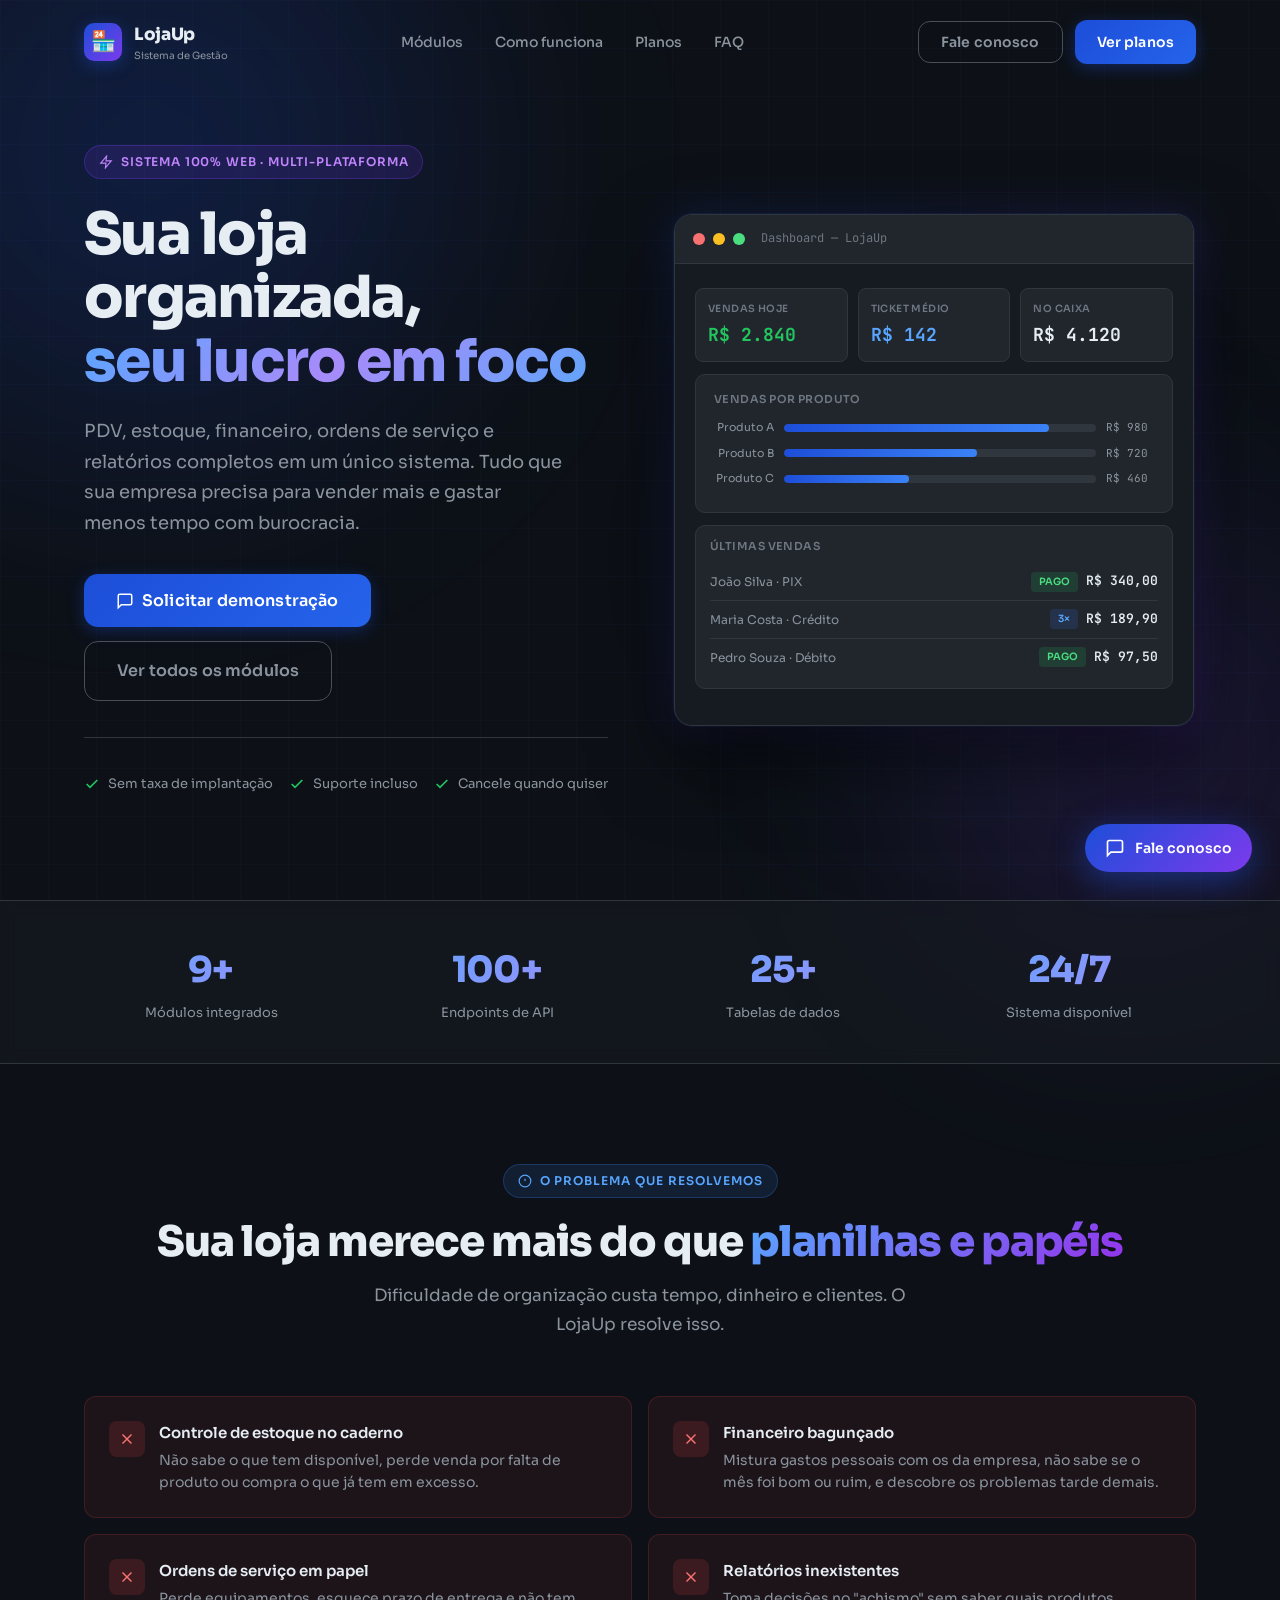
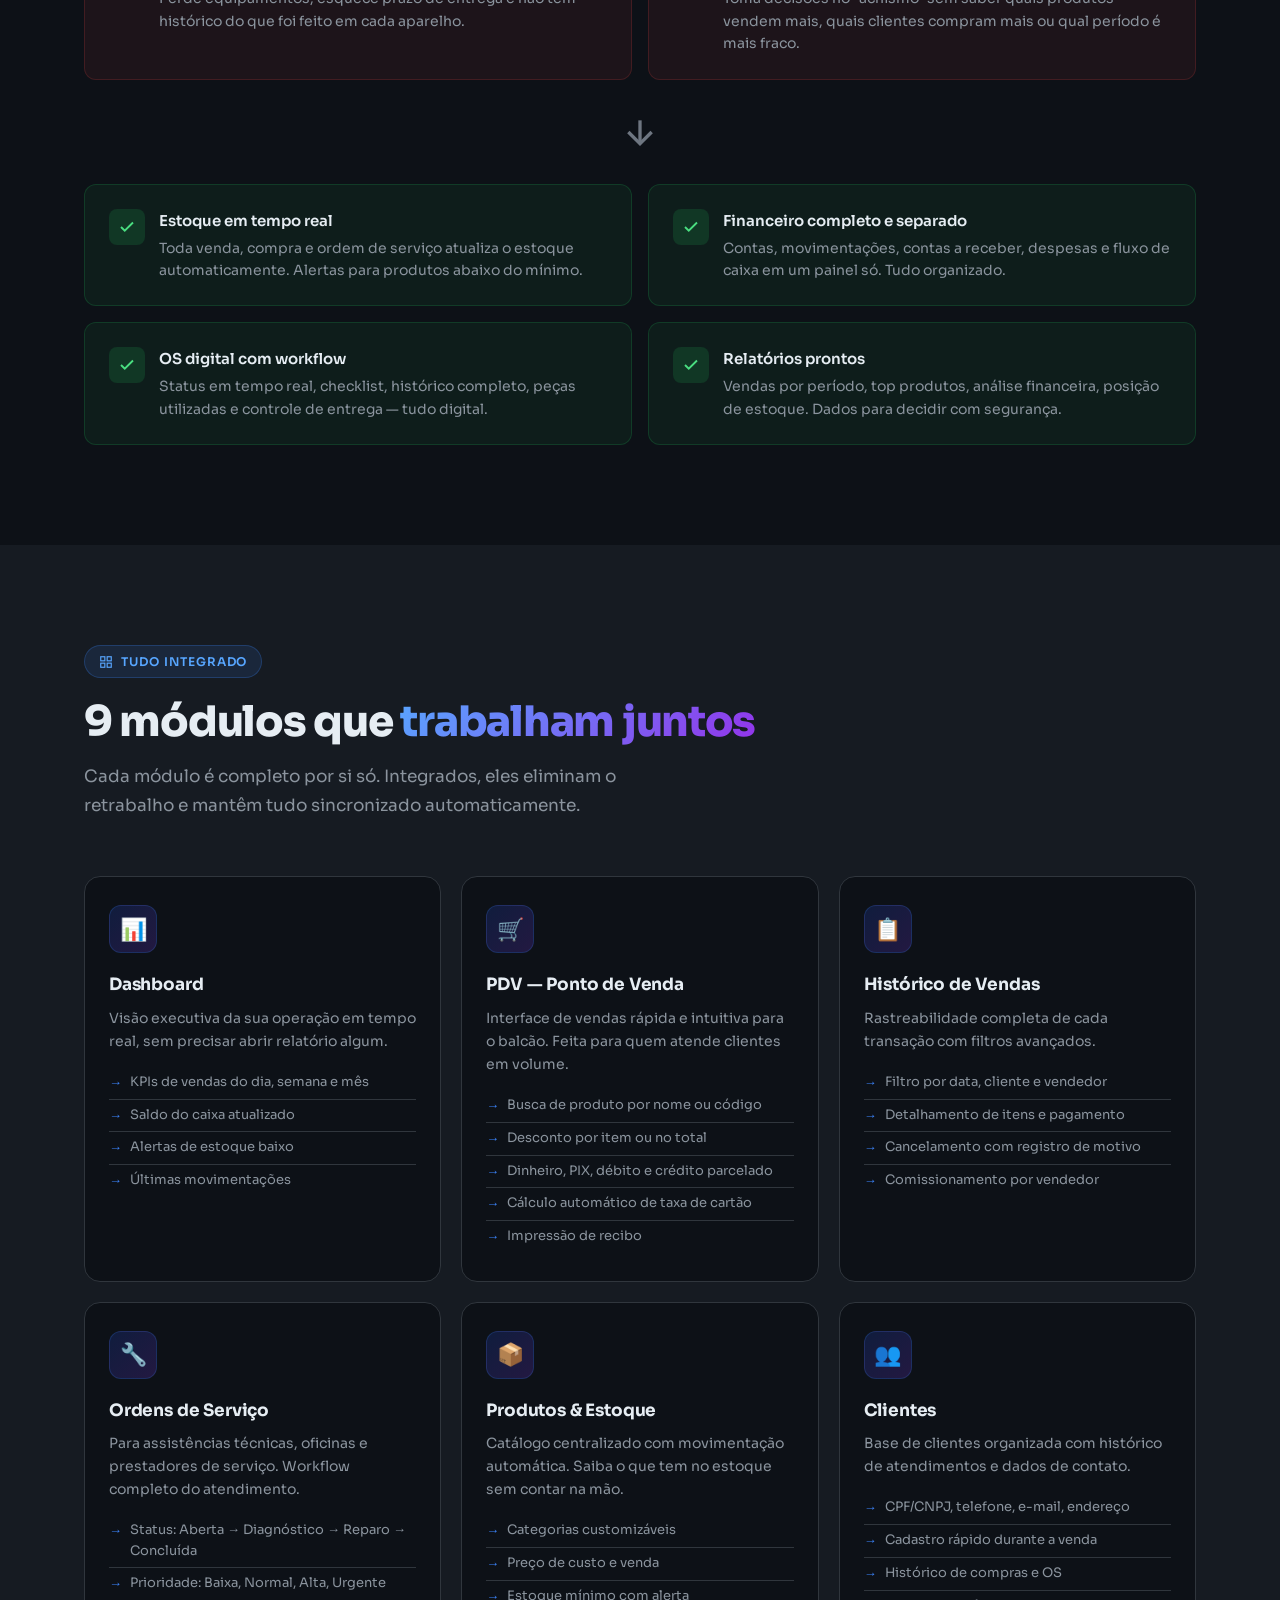
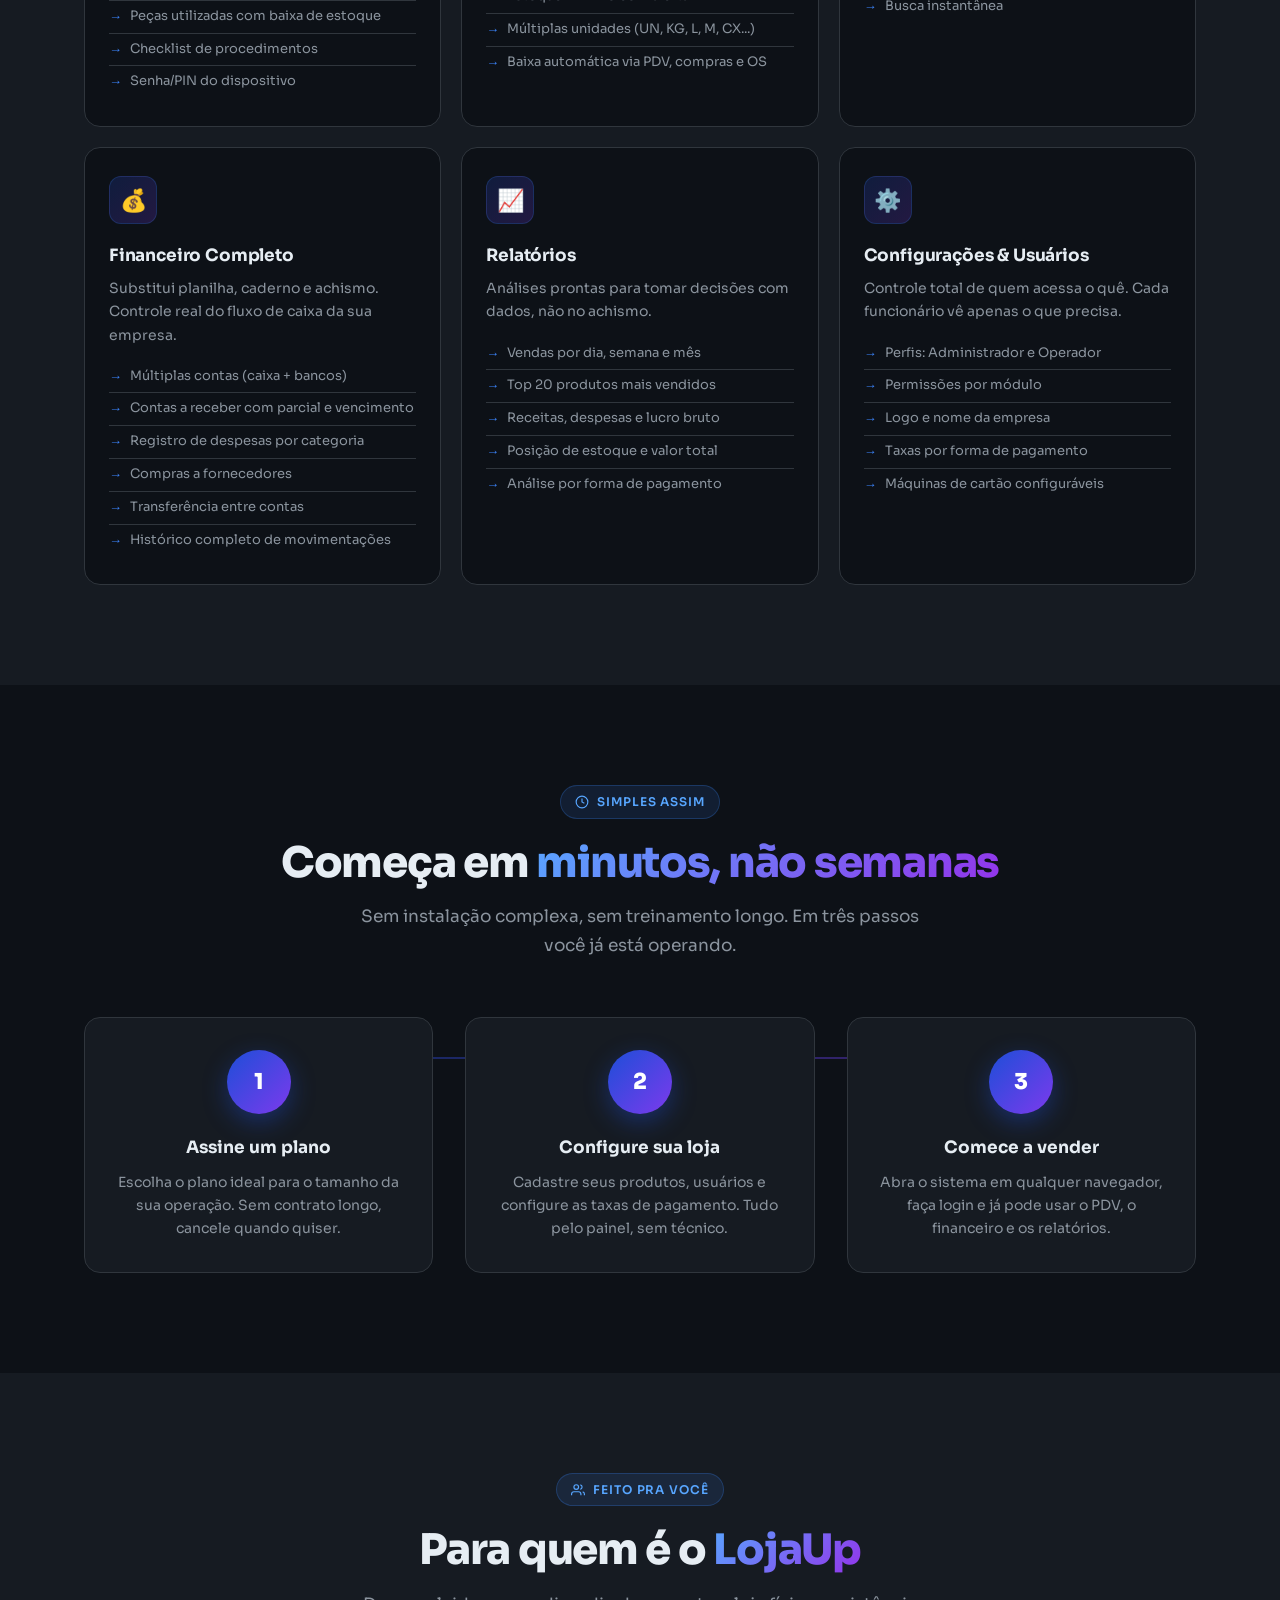
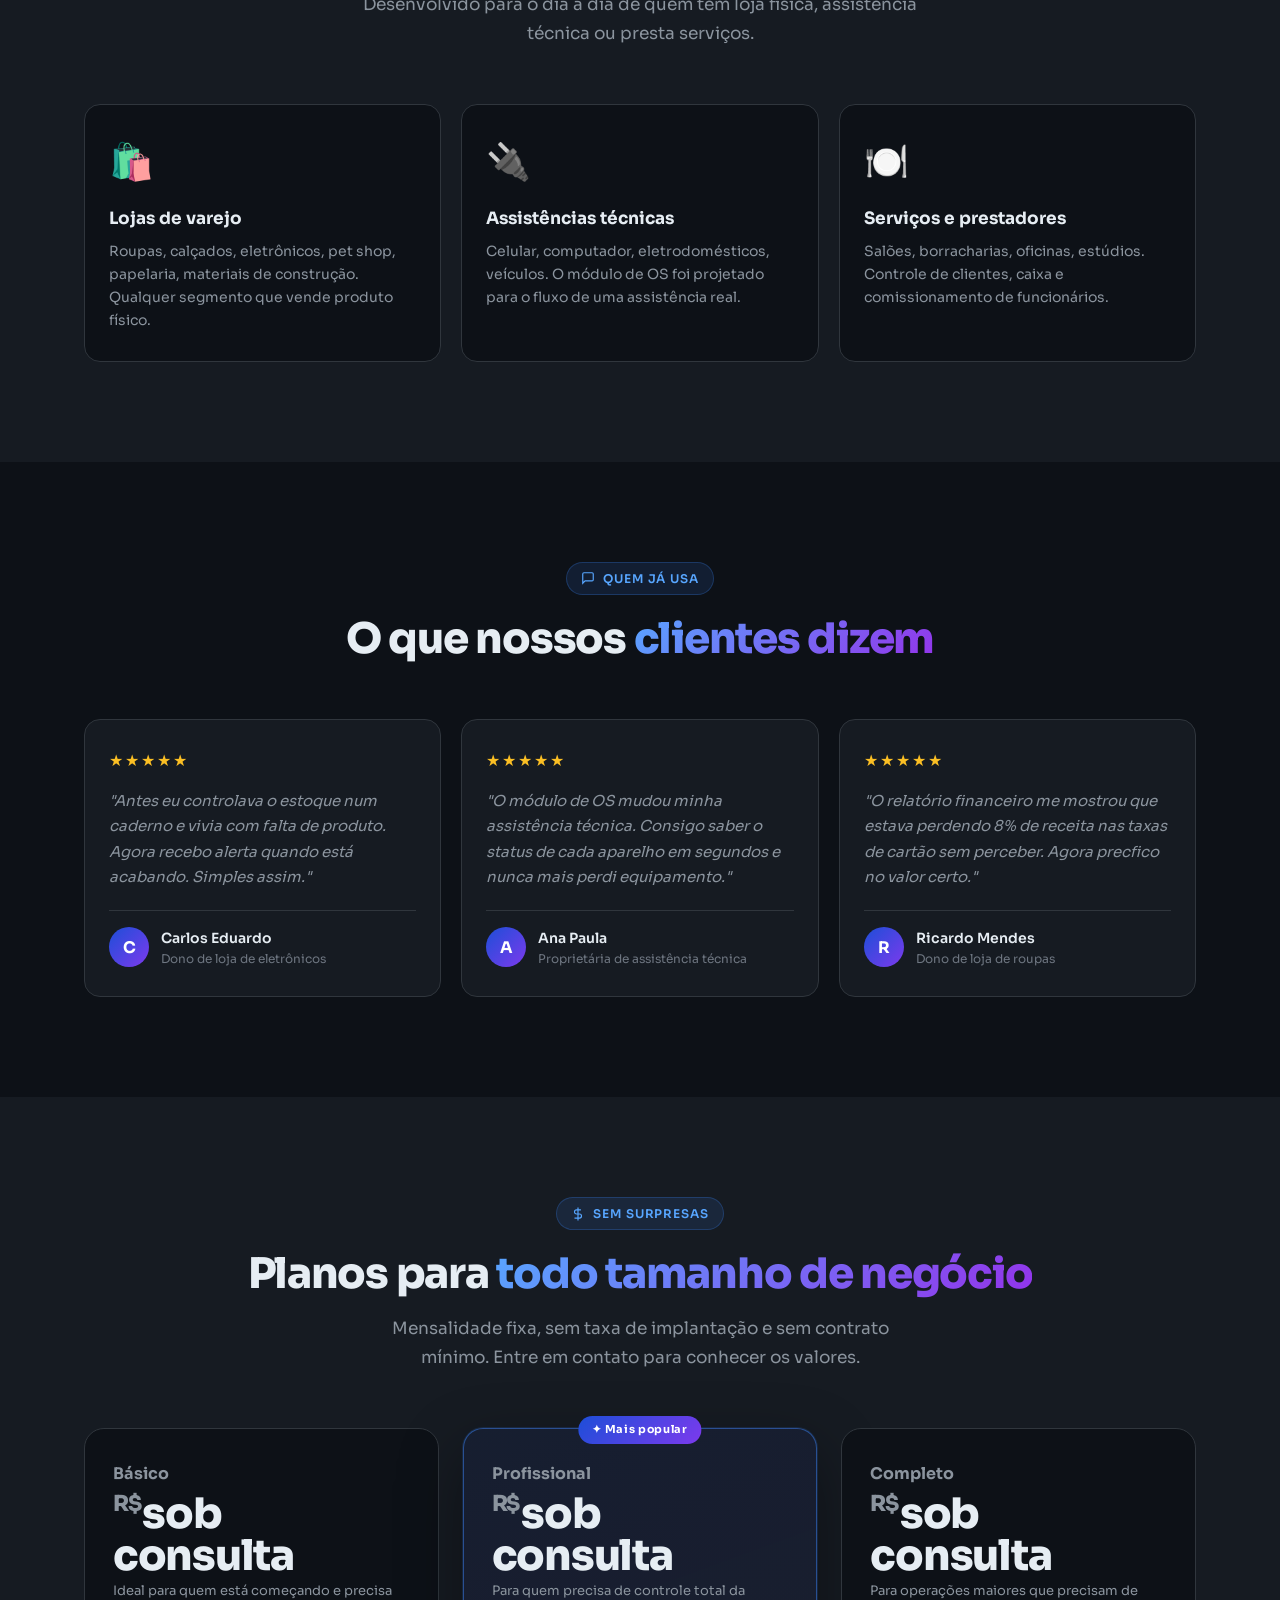
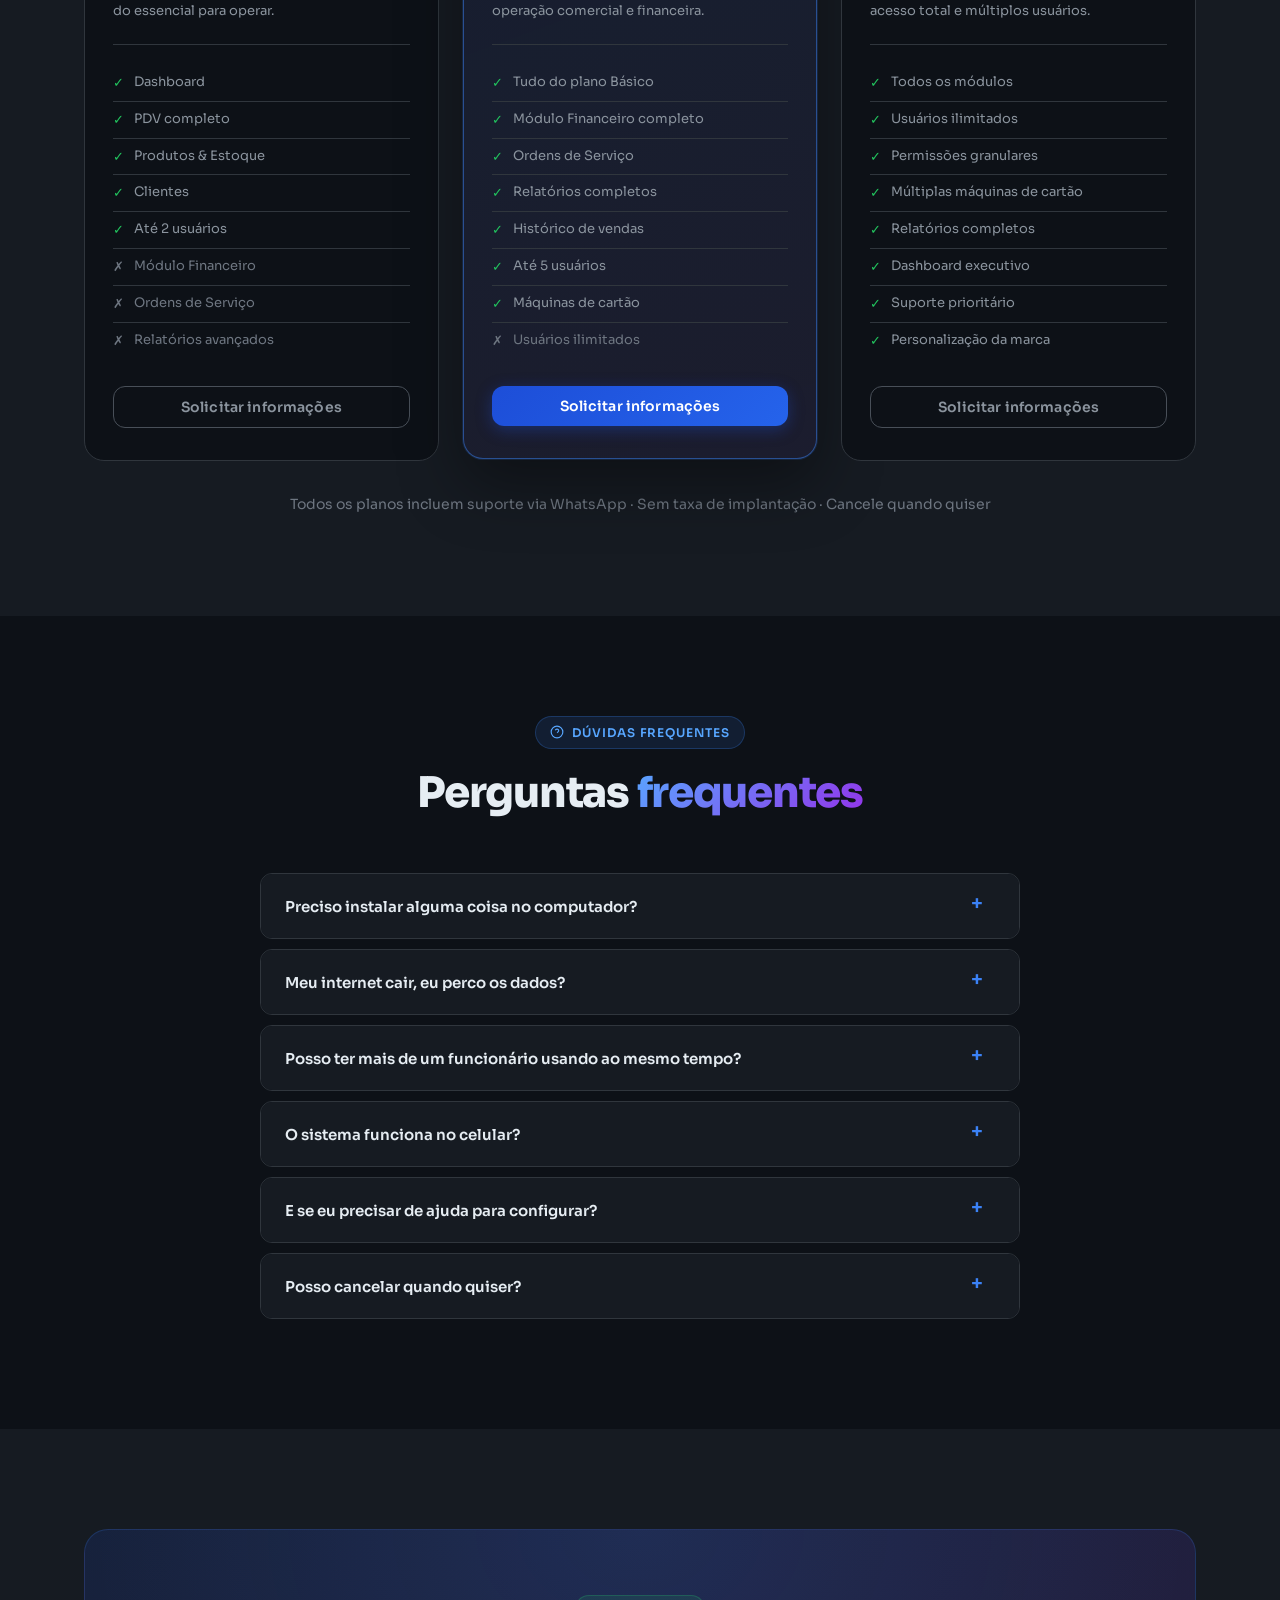
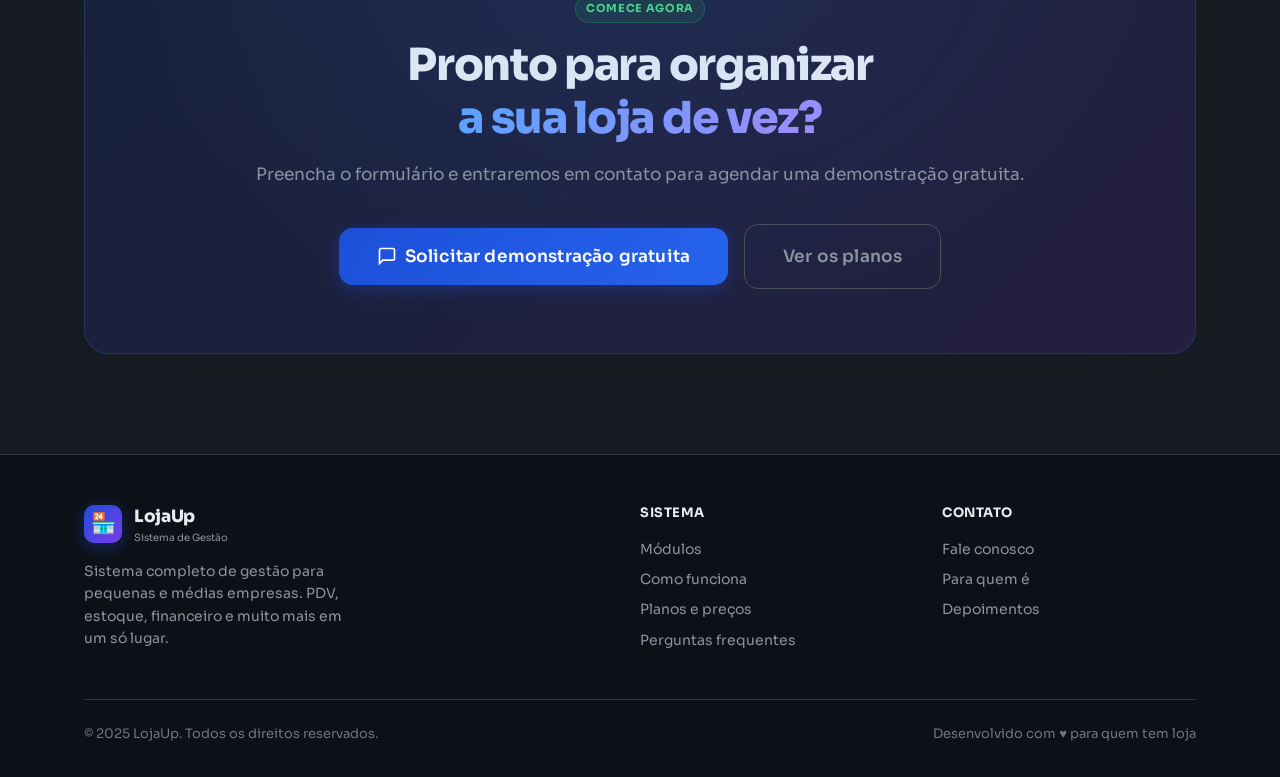
==== commit 037bc6c4: "alt" ====
--- a/landing/index.html
+++ b/landing/index.html
@@ -3,9 +3,9 @@
 <head>
 <meta charset="UTF-8">
 <meta name="viewport" content="width=device-width, initial-scale=1.0">
-<title>MinhaLoja — Sistema de Gestão Comercial Completo</title>
+<title>LojaUp — Sistema de Gestão Comercial Completo</title>
 <meta name="description" content="PDV, estoque, financeiro, ordens de serviço e relatórios em um único sistema. Feito para pequenas e médias empresas que querem crescer com organização.">
-<meta property="og:title" content="MinhaLoja — Sistema de Gestão Comercial Completo">
+<meta property="og:title" content="LojaUp — Sistema de Gestão Comercial Completo">
 <meta property="og:description" content="PDV, estoque, financeiro, ordens de serviço e relatórios em um único sistema.">
 <meta property="og:type" content="website">
 <link rel="icon" href="../static/img/favicon.ico" type="image/x-icon">
@@ -718,7 +718,7 @@
       <a href="#" class="nav-logo">
         <div class="nav-logo-icon">🏪</div>
         <div>
-          <div class="nav-logo-text">MinhaLoja</div>
+          <div class="nav-logo-text">LojaUp</div>
           <span class="nav-logo-sub">Sistema de Gestão</span>
         </div>
       </a>
@@ -785,7 +785,7 @@
             <div class="screen-dot" style="background:#f87171"></div>
             <div class="screen-dot" style="background:#fbbf24"></div>
             <div class="screen-dot" style="background:#4ade80"></div>
-            <span style="font-size:12px;color:var(--text3);margin-left:8px;font-family:'JetBrains Mono',monospace">Dashboard — MinhaLoja</span>
+            <span style="font-size:12px;color:var(--text3);margin-left:8px;font-family:'JetBrains Mono',monospace">Dashboard — LojaUp</span>
           </div>
           <div class="hero-screen-body">
             <div class="mock-kpi-row">
@@ -888,7 +888,7 @@
         O problema que resolvemos
       </div>
       <h2 class="section-title">Sua loja merece mais do que <span>planilhas e papéis</span></h2>
-      <p class="section-sub">Dificuldade de organização custa tempo, dinheiro e clientes. O MinhaLoja resolve isso.</p>
+      <p class="section-sub">Dificuldade de organização custa tempo, dinheiro e clientes. O LojaUp resolve isso.</p>
     </div>
 
     <div class="problem-grid" style="margin-top:56px">
@@ -1113,7 +1113,7 @@
         <svg viewBox="0 0 24 24" fill="none" stroke="currentColor" stroke-width="2"><path d="M17 21v-2a4 4 0 0 0-4-4H5a4 4 0 0 0-4 4v2"/><circle cx="9" cy="7" r="4"/><path d="M23 21v-2a4 4 0 0 0-3-3.87"/><path d="M16 3.13a4 4 0 0 1 0 7.75"/></svg>
         Feito pra você
       </div>
-      <h2 class="section-title">Para quem é o <span>MinhaLoja</span></h2>
+      <h2 class="section-title">Para quem é o <span>LojaUp</span></h2>
       <p class="section-sub">Desenvolvido para o dia a dia de quem tem loja física, assistência técnica ou presta serviços.</p>
     </div>
     <div class="audience-grid">
@@ -1292,7 +1292,7 @@
           <span class="faq-icon">+</span>
         </button>
         <div class="faq-a">
-          <div class="faq-a-inner">Não. O MinhaLoja é 100% web. Você acessa pelo navegador — Chrome, Firefox, Edge, Safari — em qualquer computador, tablet ou celular. Sem instalação, sem download, sem configuração de máquina.</div>
+          <div class="faq-a-inner">Não. O LojaUp é 100% web. Você acessa pelo navegador — Chrome, Firefox, Edge, Safari — em qualquer computador, tablet ou celular. Sem instalação, sem download, sem configuração de máquina.</div>
         </div>
       </div>
 
@@ -1382,7 +1382,7 @@
         <a href="#" class="nav-logo">
           <div class="nav-logo-icon">🏪</div>
           <div>
-            <div class="nav-logo-text">MinhaLoja</div>
+            <div class="nav-logo-text">LojaUp</div>
             <span class="nav-logo-sub">Sistema de Gestão</span>
           </div>
         </a>
@@ -1403,7 +1403,7 @@
       </div>
     </div>
     <div class="footer-bottom">
-      <span>© 2025 MinhaLoja. Todos os direitos reservados.</span>
+      <span>© 2025 LojaUp. Todos os direitos reservados.</span>
       <span>Desenvolvido com ♥ para quem tem loja</span>
     </div>
   </div>
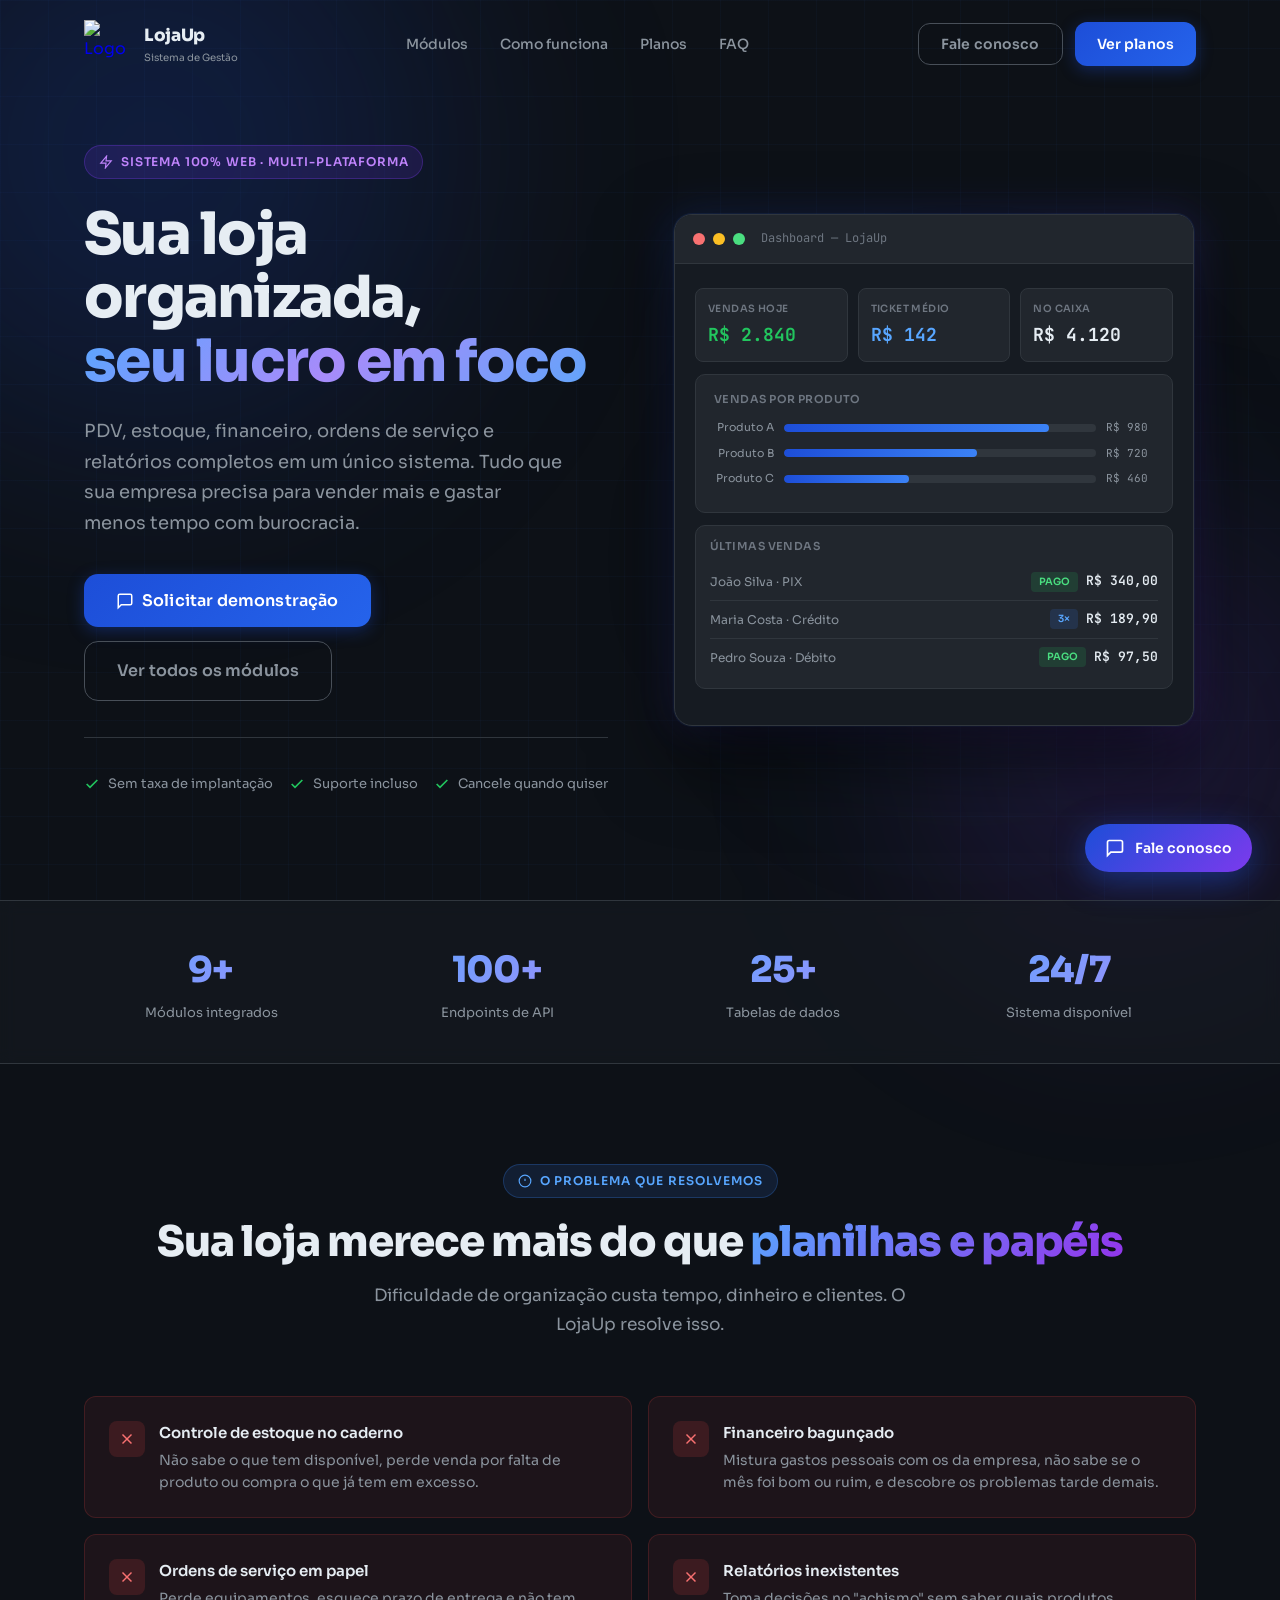
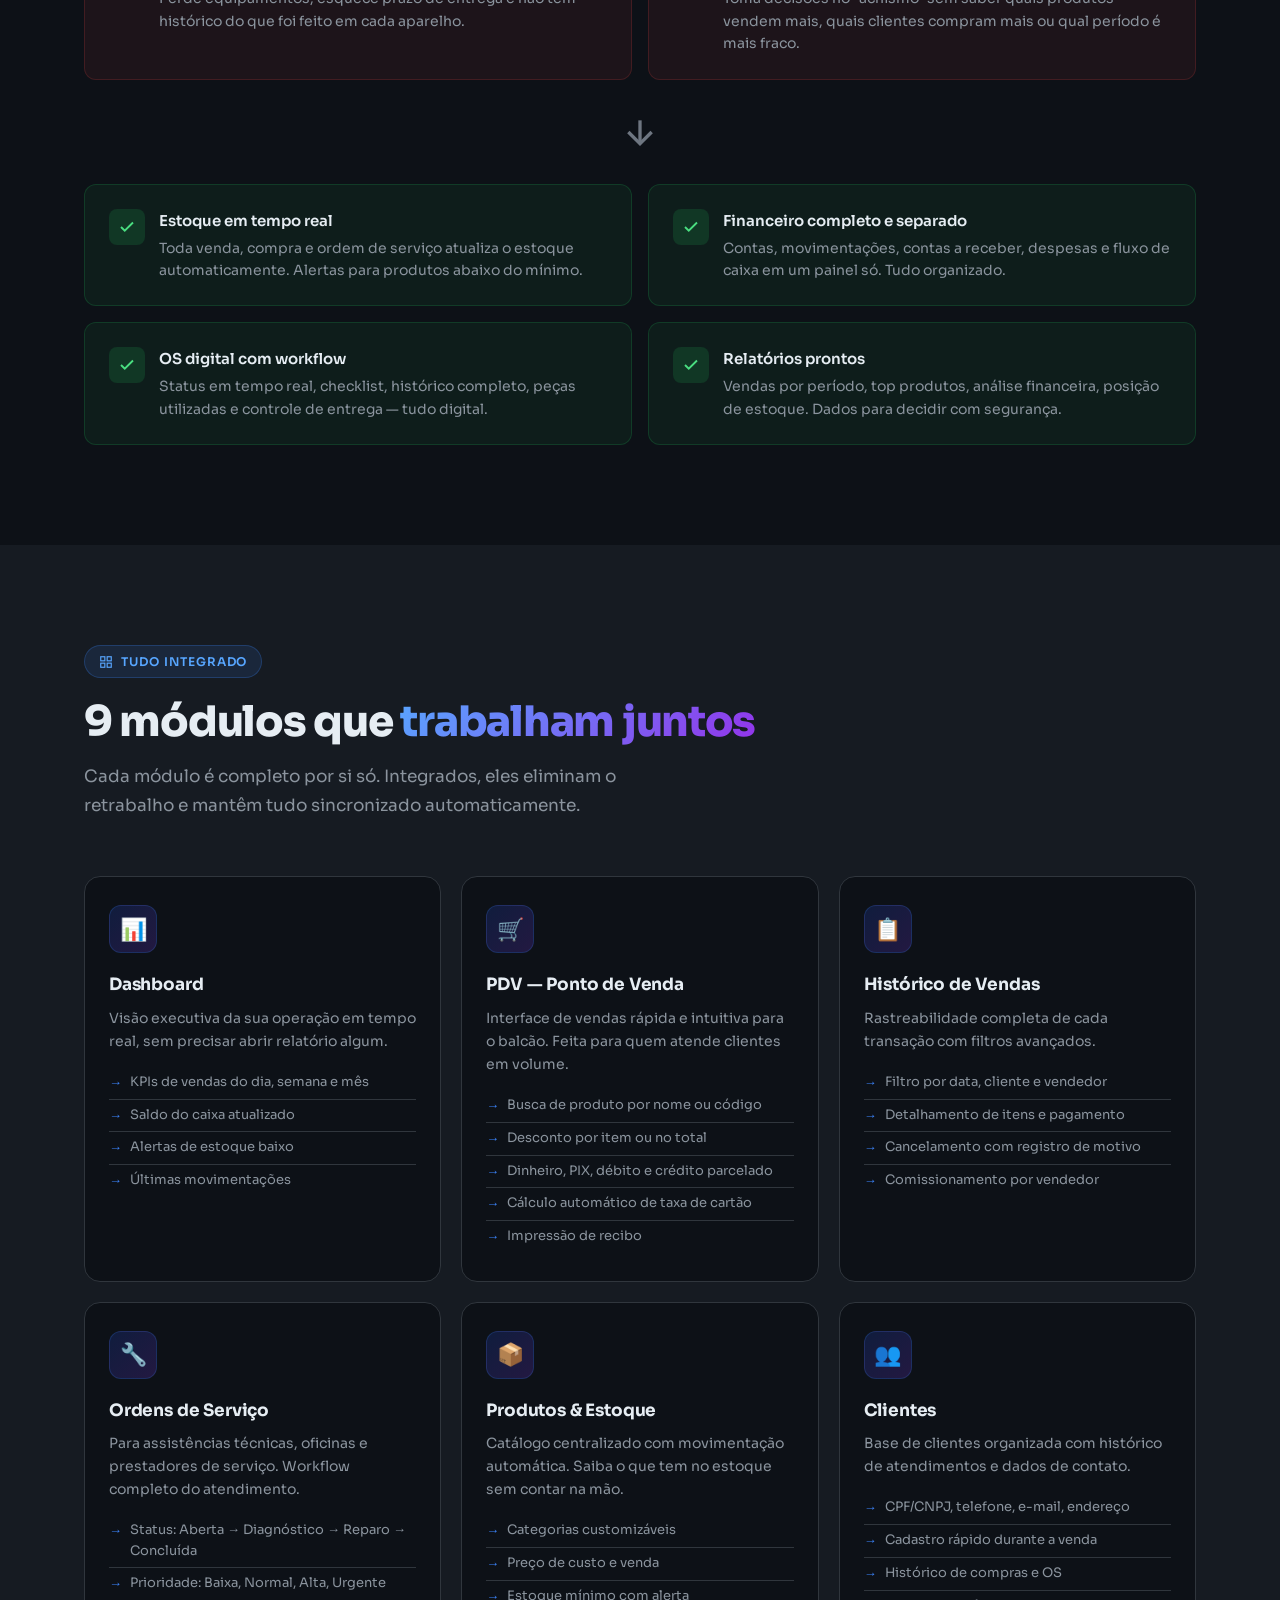
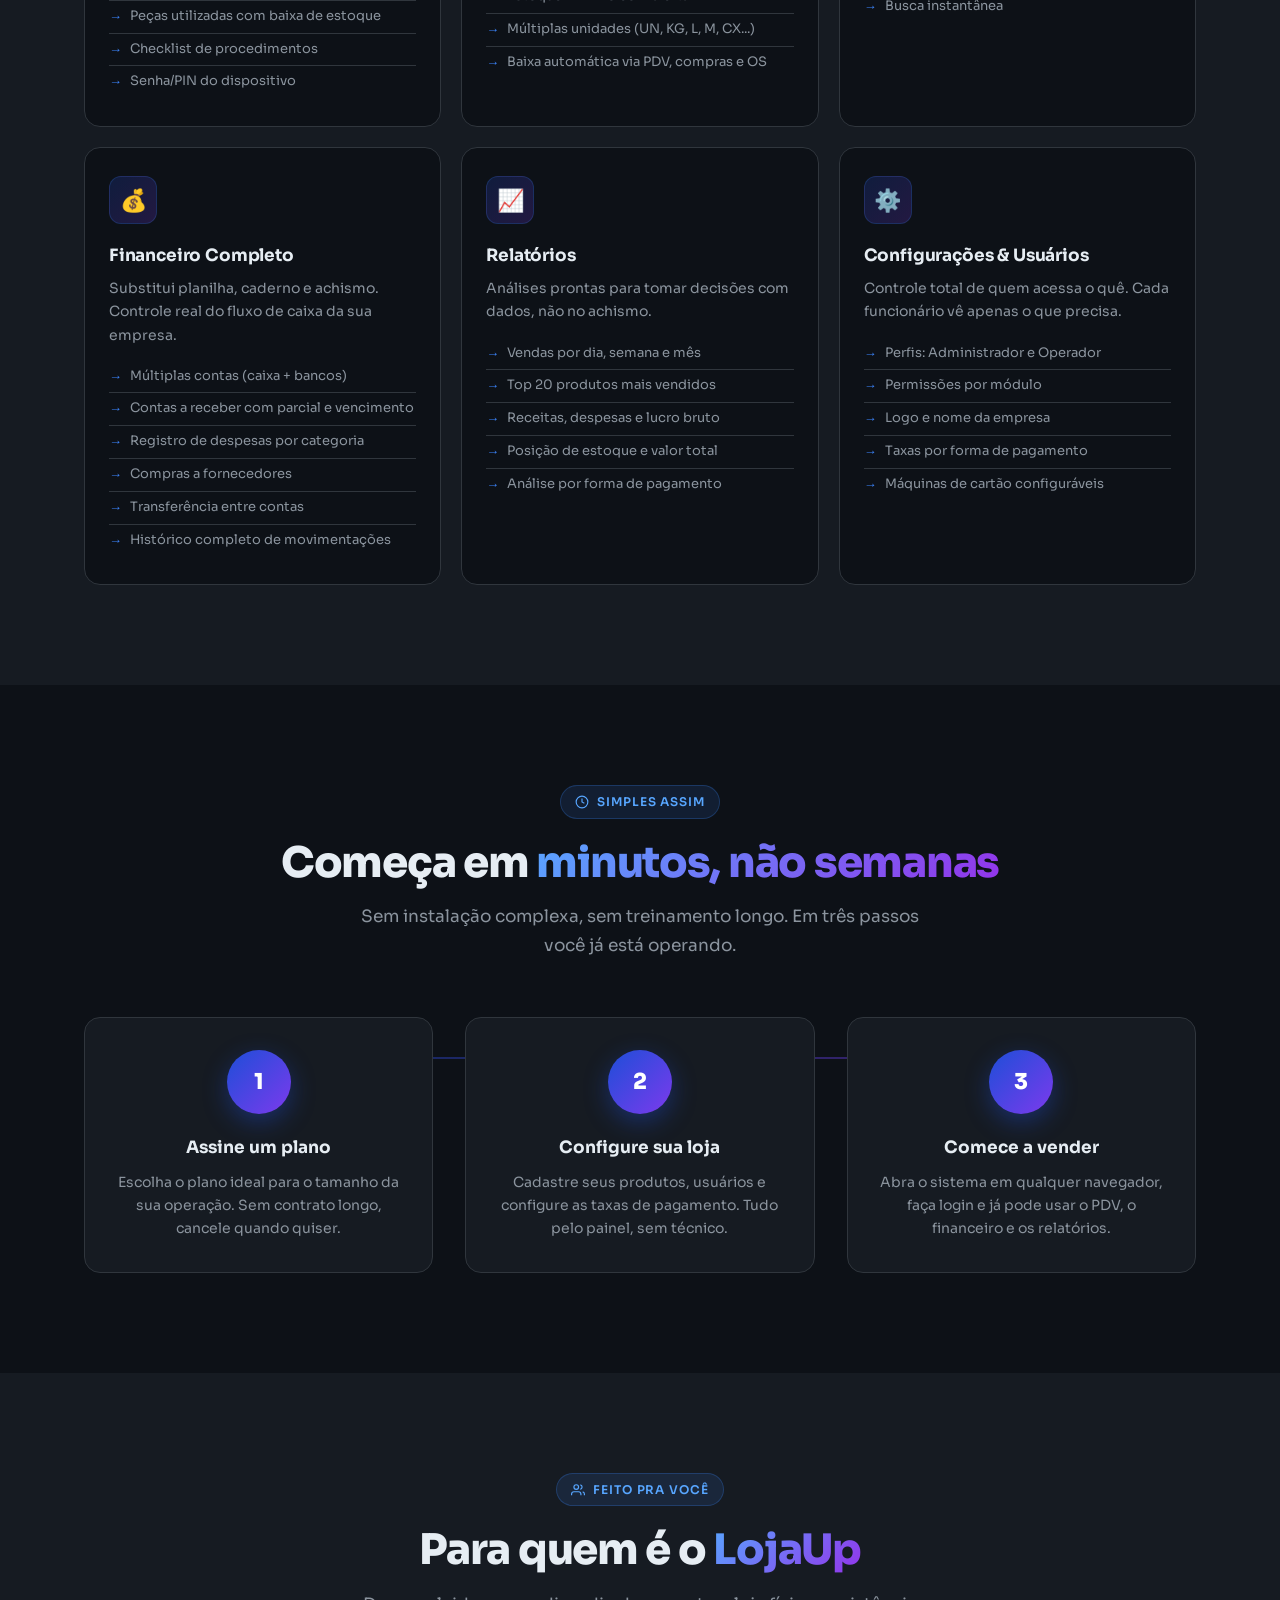
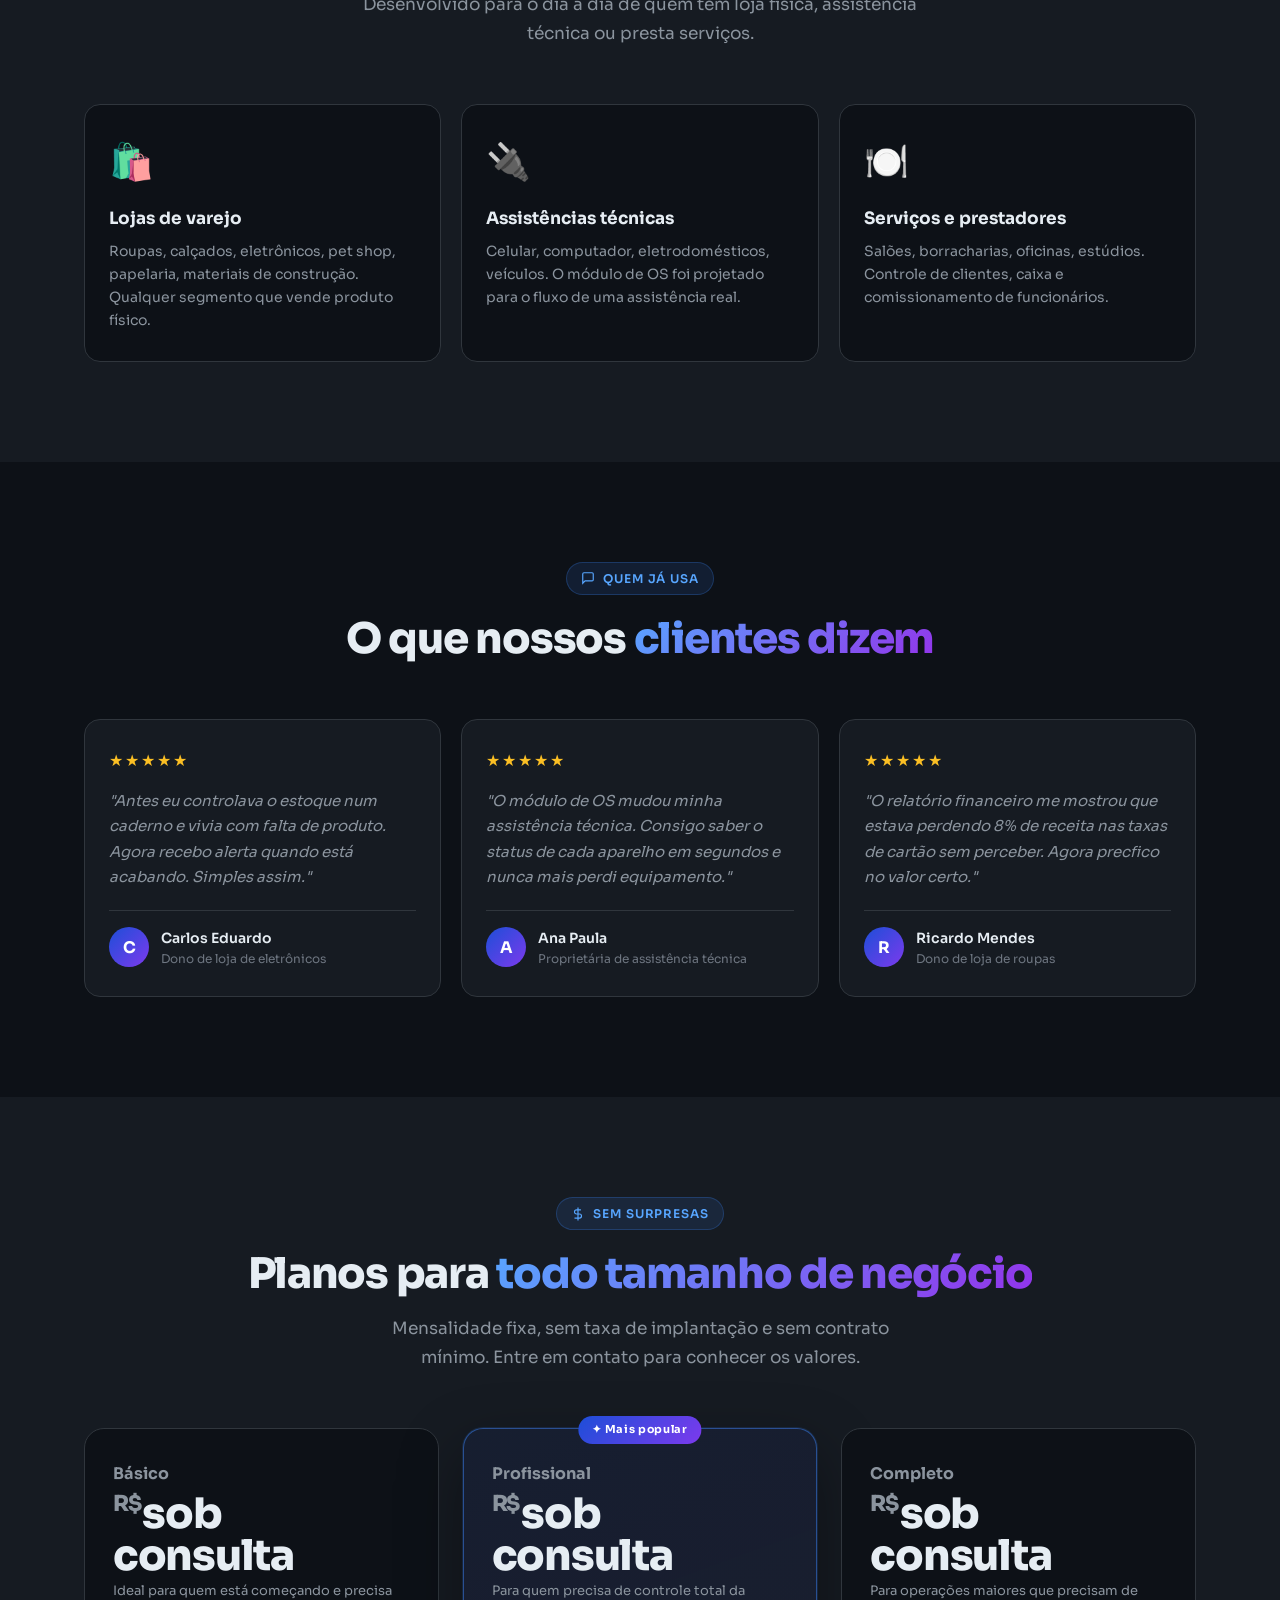
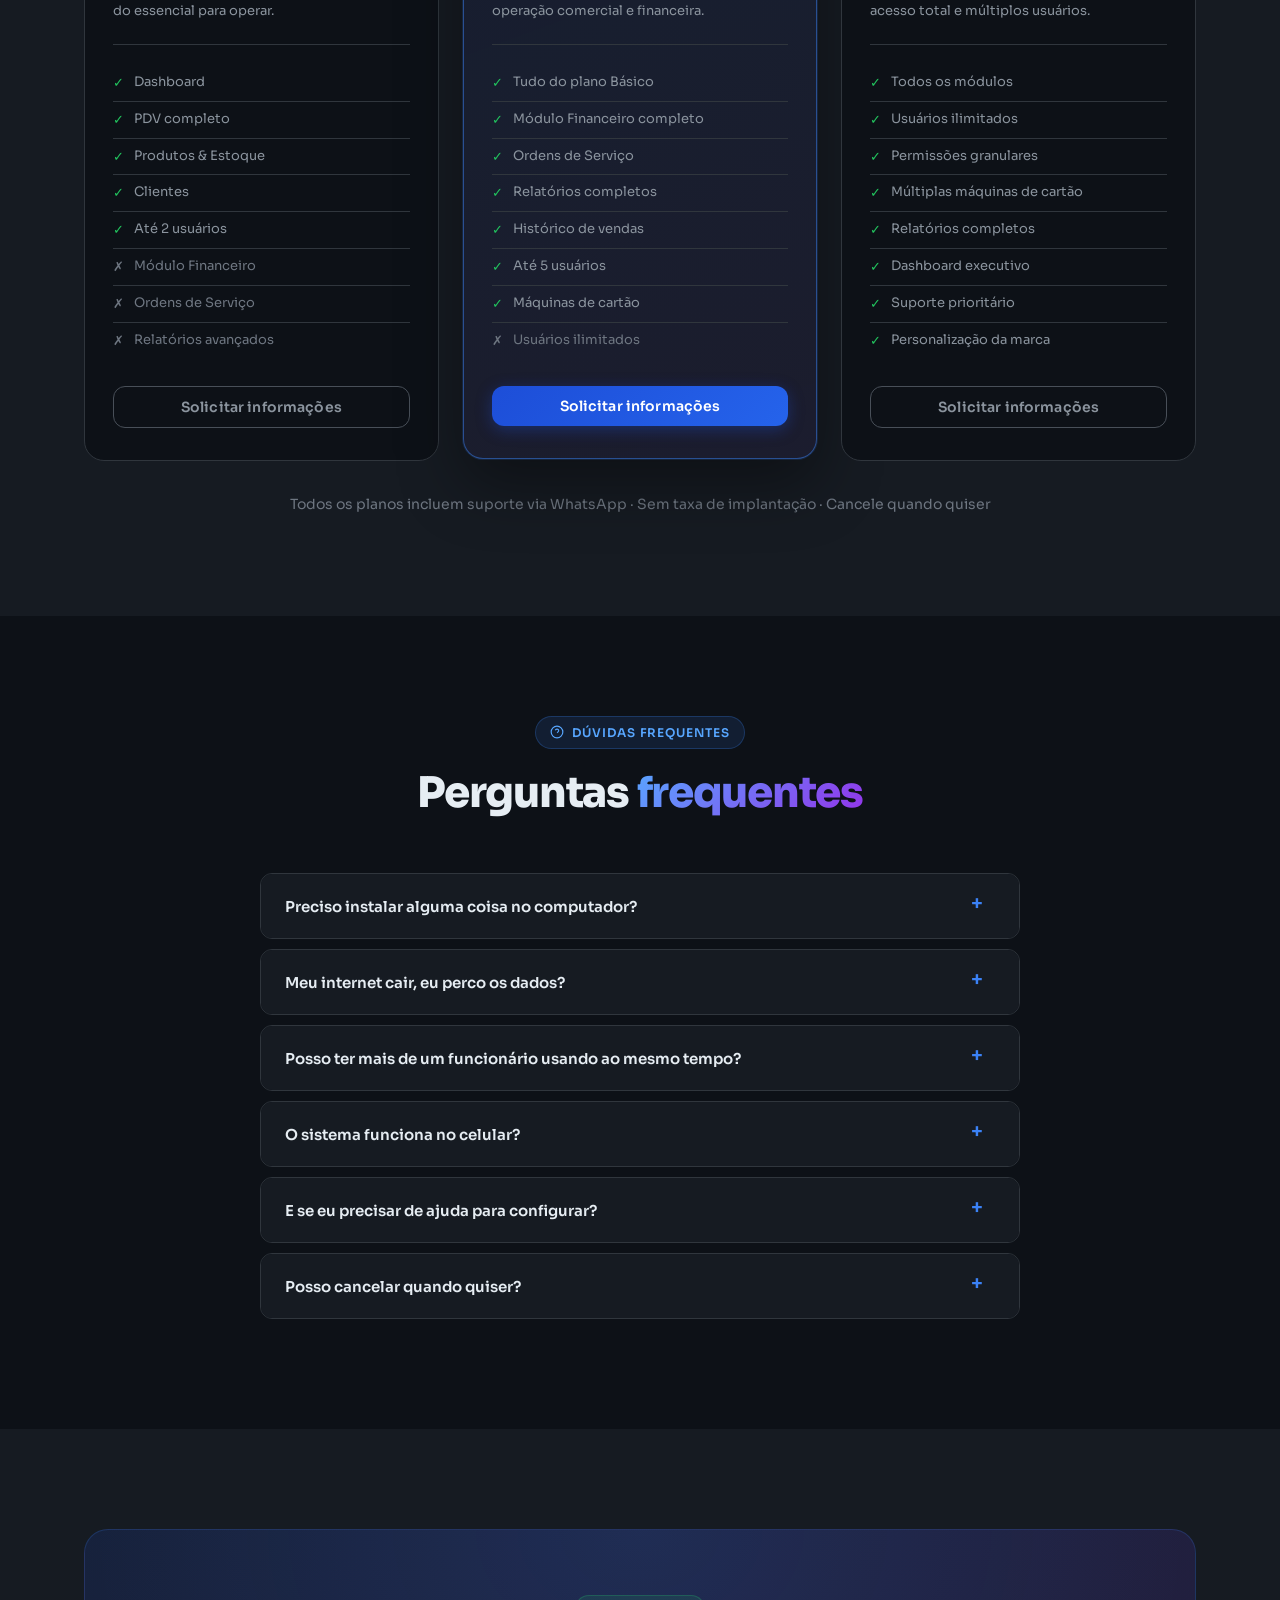
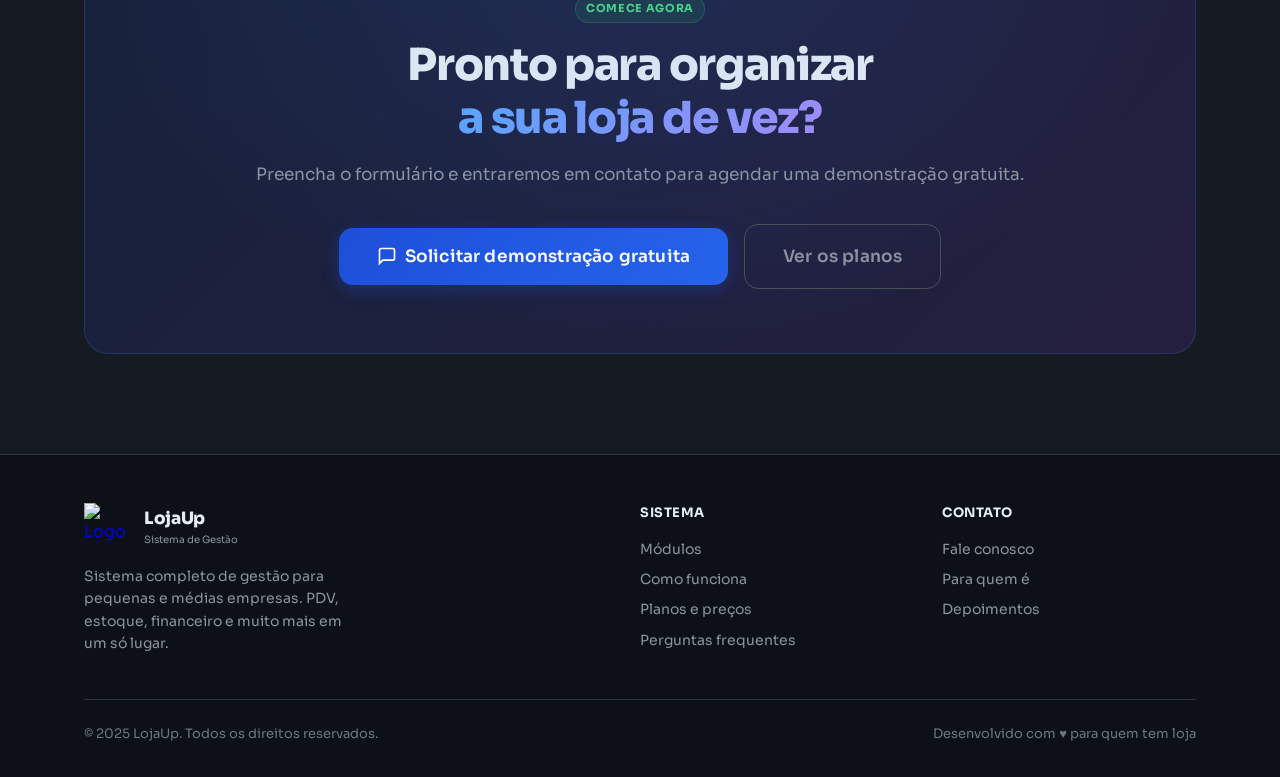
==== commit 826454f9: "alt" ====
--- a/landing/index.html
+++ b/landing/index.html
@@ -8,7 +8,7 @@
 <meta property="og:title" content="LojaUp — Sistema de Gestão Comercial Completo">
 <meta property="og:description" content="PDV, estoque, financeiro, ordens de serviço e relatórios em um único sistema.">
 <meta property="og:type" content="website">
-<link rel="icon" href="../static/img/favicon.ico" type="image/x-icon">
+<link rel="icon" href="/favicon.ico" type="image/x-icon">
 
 <!-- ═══════════════════════════════════════
      ATENÇÃO: substitua pelo domínio do
@@ -123,10 +123,12 @@
 #navbar.scrolled .nav-inner{padding:14px 0}
 .nav-logo{display:flex;align-items:center;gap:12px;text-decoration:none}
 .nav-logo-icon{
-  width:38px;height:38px;flex-shrink:0;
-  background:linear-gradient(135deg,var(--accent),var(--purple));
-  border-radius:10px;display:flex;align-items:center;justify-content:center;
-  font-size:20px;box-shadow:0 4px 16px rgba(29,78,216,.4);
+  width:48px;height:48px;flex-shrink:0;
+  display:flex;align-items:center;justify-content:center;
+  position:relative;
+}
+.nav-logo-icon img{
+  width:100%;height:100%;object-fit:contain;
 }
 .nav-logo-text{font-weight:800;font-size:17px;color:var(--text);letter-spacing:-.02em}
 .nav-logo-sub{font-size:10px;color:var(--text2);font-weight:400;display:block}
@@ -716,7 +718,7 @@
   <div class="container">
     <div class="nav-inner">
       <a href="#" class="nav-logo">
-        <div class="nav-logo-icon">🏪</div>
+        <div class="nav-logo-icon"><img src="/img/logo.png" alt="Logo"></div>
         <div>
           <div class="nav-logo-text">LojaUp</div>
           <span class="nav-logo-sub">Sistema de Gestão</span>
@@ -1380,7 +1382,7 @@
     <div class="footer-inner">
       <div class="footer-brand">
         <a href="#" class="nav-logo">
-          <div class="nav-logo-icon">🏪</div>
+          <div class="nav-logo-icon"><img src="/img/logo.png" alt="Logo"></div>
           <div>
             <div class="nav-logo-text">LojaUp</div>
             <span class="nav-logo-sub">Sistema de Gestão</span>
